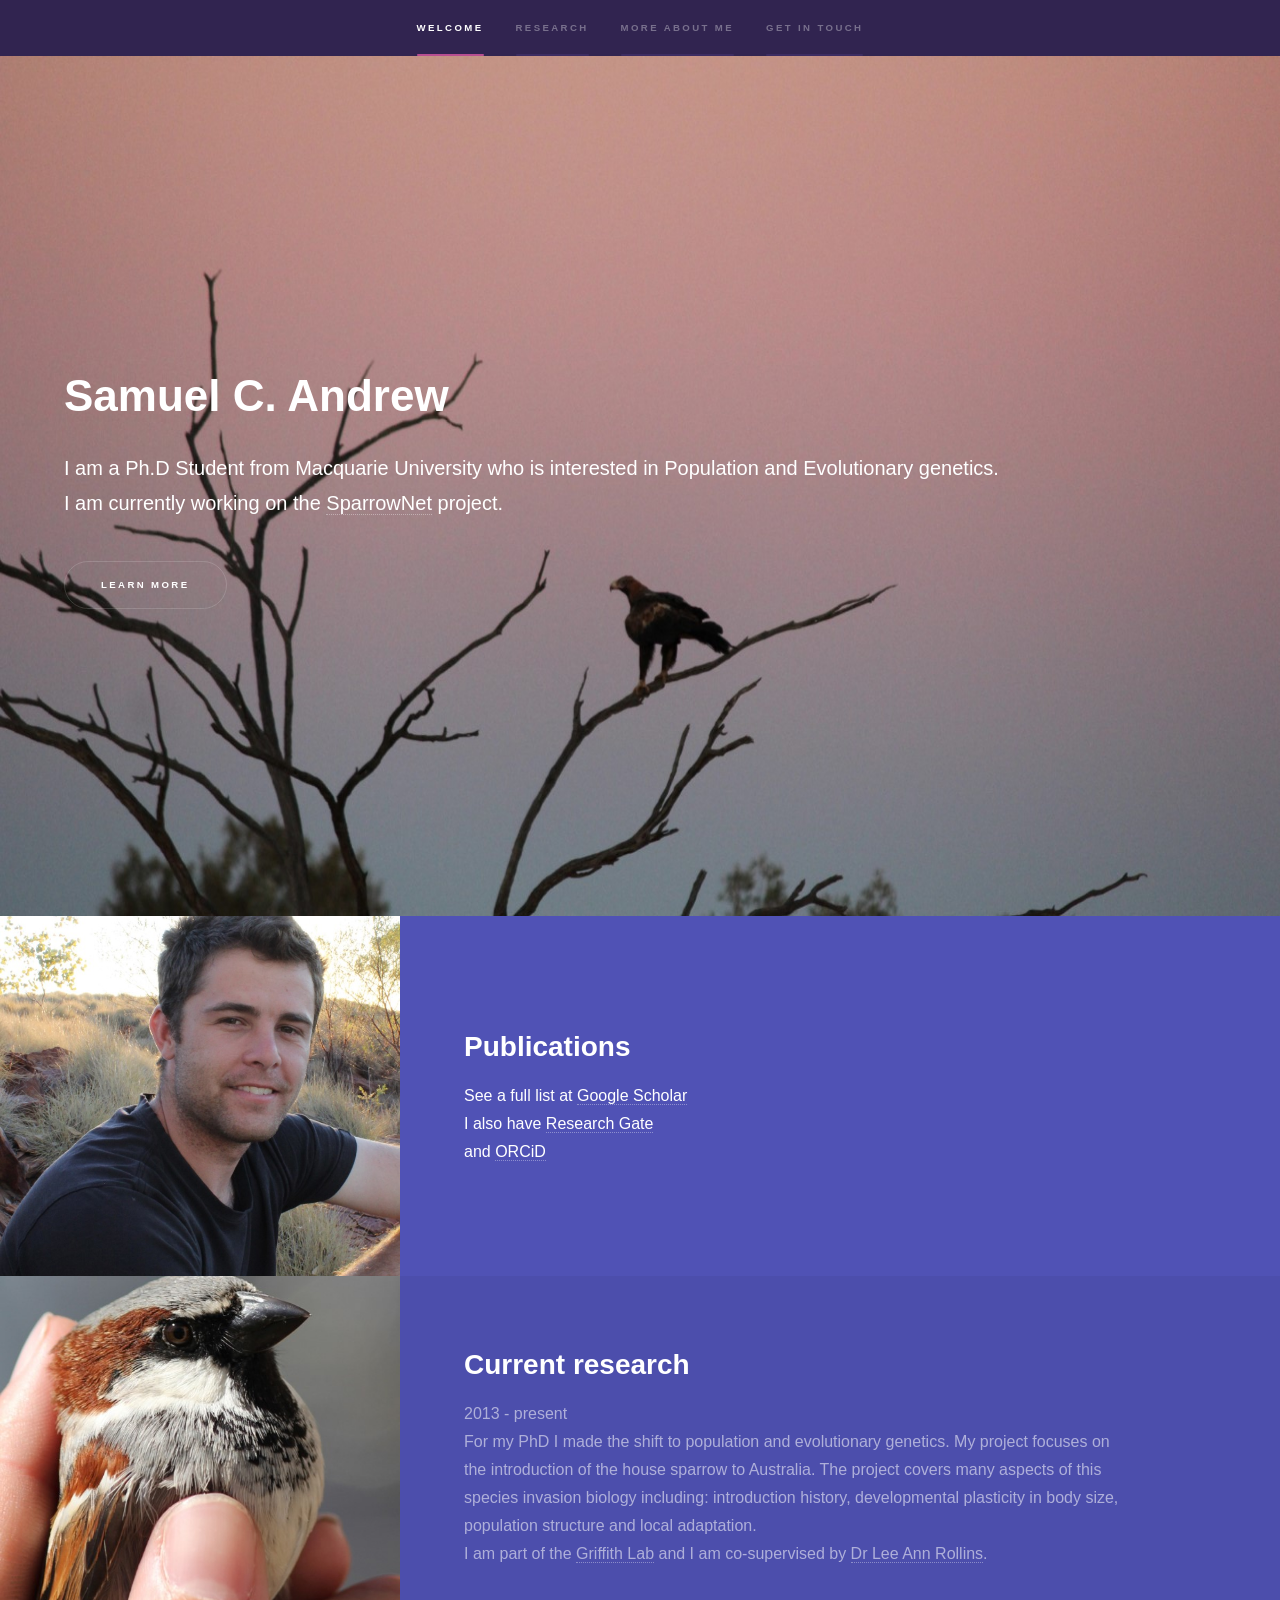
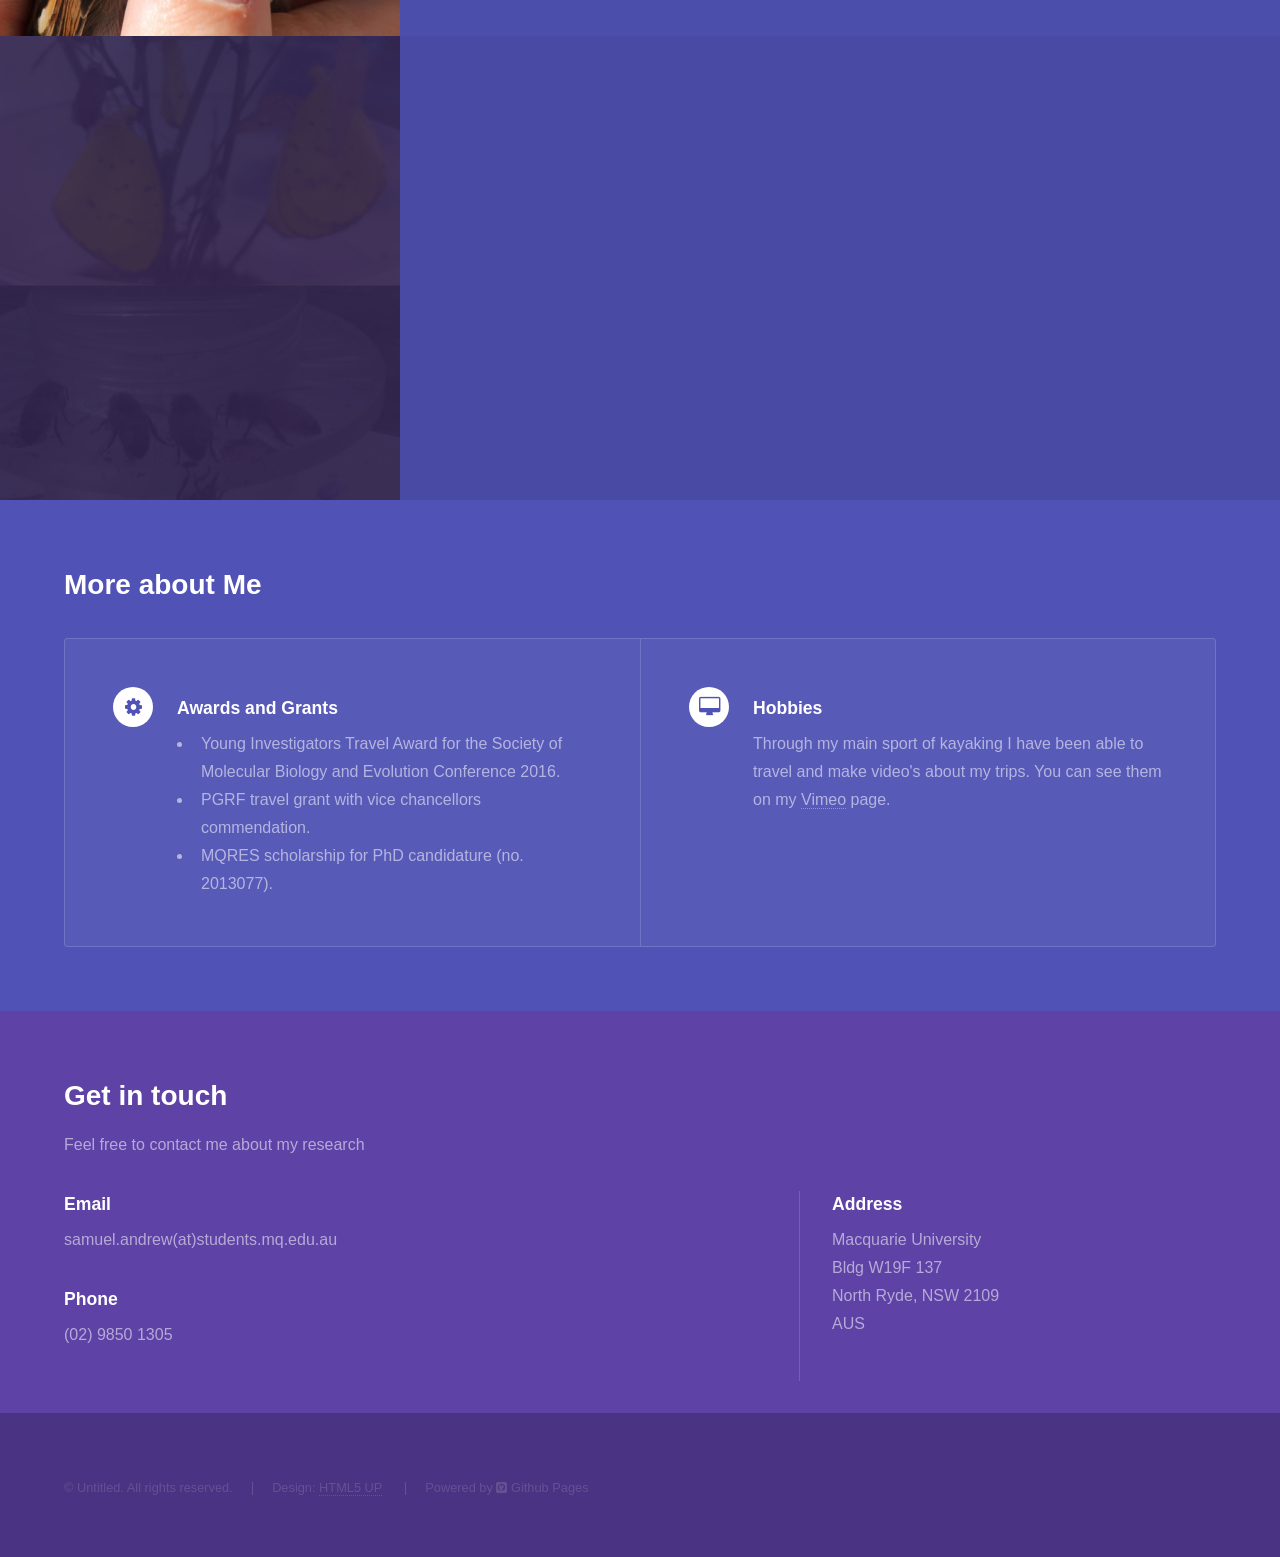
==== index2.html @ 6ba9e422 "fix pull request problem" ====
<!DOCTYPE HTML>
<!--
	Hyperspace by HTML5 UP
	html5up.net | @n33co
	Free for personal and commercial use under the CCA 3.0 license (html5up.net/license)
-->
<html>
	<head>
		<title>Samuel C. Andrew Homepage</title>
		<meta charset="utf-8" />
		<meta name="viewport" content="width=device-width, initial-scale=1" />
		<!--[if lte IE 8]><script src="assets/js/ie/html5shiv.js"></script><![endif]-->
		<link rel="stylesheet" href="assets/css/main.css" />
		<!--[if lte IE 9]><link rel="stylesheet" href="assets/css/ie9.css" /><![endif]-->
		<!--[if lte IE 8]><link rel="stylesheet" href="assets/css/ie8.css" /><![endif]-->
	</head>
	<body>

		<!-- Sidebar -->
			<section id="sidebar">
				<div class="inner">
					<nav>
						<ul>
							<li><a href="#intro">Welcome</a></li>
							<li><a href="#one">Research</a></li>
							<li><a href="#two">More about me</a></li>
							<li><a href="#three">Get in touch</a></li>
						</ul>
					</nav>
				</div>
			</section>

		<!-- Wrapper -->
			<div id="wrapper">

				<!-- Intro -->
					<section id="intro" class="wrapper style1 fullscreen fade-up">
						<div class="inner">
							<h1>Samuel C. Andrew</h1>
							<p>I am a Ph.D Student from Macquarie University who is interested in Population and Evolutionary genetics.</a><br />
							I am currently working on the  <a href="https://research.science.mq.edu.au/sparrownet/">SparrowNet</a> project.</p> 
							<ul class="actions">
								<li><a href="#one" class="button scrolly">Learn more</a></li>
							</ul>
						</div>
					</section>

				<!-- One -->
					<section id="one" class="wrapper style2 spotlights">
						<section>
							<div class="image"><img src="images/pic01.jpg" alt="" data-position="center center" /></div>
							<div class="content">
								<div class="inner">
									<h2>Publications</h2>
									<p style=color:white;> See a full list at <a href="https://scholar.google.com.au/citations?user=wI5Qr2sAAAAJ&hl=en">Google Scholar</a><br />
									I also have <a href="https://www.researchgate.net/profile/Samuel_Andrew">Research Gate</a><br />
									and <a href="http://orcid.org/0000-0003-4589-2746">ORCiD</a><br /></p>
									
								</div>
							</div>
						</section>
						<section>
							<div class="image"><img src="images/pic02.jpg" alt="" data-position="center center" /></div>
							<div class="content">
								<div class="inner">
									<h2>Current research</h2>
									<p>2013 - present<br />
									 For my PhD I made the shift to population and evolutionary genetics. My project focuses on the introduction of the house sparrow to Australia.
									 The project covers many aspects of this species invasion biology including: introduction history, developmental plasticity in body size, population structure and local adaptation.<br />
									 I am part of the <a href="https://griffithecology.com/">Griffith Lab</a> and I am co-supervised by <a href="http://www.deakin.edu.au/profiles/lee-rollins">Dr Lee Ann Rollins</a>. </p>
									
								</div>
							</div>
						</section>
						<section>
							<div class="image"><img src="images/pic03.jpg" alt="" data-position="center center" /></div>
							<div class="content">
								<div class="inner">
									<h2>Past research</h2>
									<p>In 2012 I completed my honours thesis with Dr Darrell Kemp at Macquarie University. My project was on the heritability and plasticity of the cold tolerance trait in a broadly distributed Australian butterfly (<i>Eurema smilax</i>).</p>
									<p> During my Bachelor Degree at Macquarie University I volunteered to work in the Neuroetholgy lab of Dr Andrew Barron. I worked on an experiment relating to discriminative learning and the peak shift learning bias using the honey bee as a model. This project led to my first publication.</P>
									<ul class="actions">
										<li><a href="#two" class="button scrolly">Learn more</a></li>
									</ul>
								</div>
							</div>
						</section>
					</section>

				<!-- Two -->
					<section id="two" class="wrapper style2 fade-up">
						<div class="inner">
							<h2>More about Me</h2>
							<p></p>
							<div class="features">
								<section>
									<span class="icon major fa-cog"></span>
									<h3>Awards and Grants</h3>
									<ul>
										<li>Young Investigators Travel Award for the Society of Molecular Biology and Evolution Conference 2016.</li>
										<li>PGRF travel grant with vice chancellors commendation.</li>
										<li>MQRES scholarship for PhD candidature (no. 2013077).</li>
									</ul>
								</section>
								<section>
									<span class="icon major fa-desktop"></span>
									<h3>Hobbies</h3>
									<p> Through my main sport of kayaking I have been able to travel and make video's about my trips. You can see them on my <a href="https://vimeo.com/user37399952">Vimeo</a> page. </p>
								</section>
							</div>
							
						</div>
					</section>

				<!-- Three -->
					<section id="three" class="wrapper style1 fade-up">
						<div class="inner">
							<h2>Get in touch</h2>
							<p>Feel free to contact me about my research</p>
							<div class="split style1">
								<section>
									<ul class="contact">
										<li>
											<h3>Email</h3>
											<p>samuel.andrew(at)students.mq.edu.au</p>
										</li>
										<li>
											<h3>Phone</h3>
											<span>(02) 9850 1305</span>
										</li>
									</ul>
								</section>
								<section>
									<ul class="contact">
										<li>
											<h3>Address</h3>
											<span> Macquarie University <br />
											Bldg W19F 137 <br />
											North Ryde, NSW 2109 <br />
											AUS</span>
										</li>
									</ul>
								</section>
							</div>
						</div>
					</section>

			</div>

		<!-- Footer -->
			<footer id="footer" class="wrapper style1-alt">
				<div class="inner">
					<ul class="menu">
						<li>&copy; Untitled. All rights reserved.</li><li>Design: <a href="http://html5up.net">HTML5 UP</a></li>
						<li>Powered by <a class="icon fa-github-square" target="_blank" href="https://github.com/SamCAndrew/SCAWebpage/"> Github Pages</a></li>
					</ul>
				</div>
			</footer>

		<!-- Scripts -->
			<script src="assets/js/jquery.min.js"></script>
			<script src="assets/js/jquery.scrollex.min.js"></script>
			<script src="assets/js/jquery.scrolly.min.js"></script>
			<script src="assets/js/skel.min.js"></script>
			<script src="assets/js/util.js"></script>
			<!--[if lte IE 8]><script src="assets/js/ie/respond.min.js"></script><![endif]-->
			<script src="assets/js/main.js"></script>

	</body>
</html>
---- assets/css/main.css ----
@import url(font-awesome.min.css);

/*
	Hyperspace by HTML5 UP
	html5up.net | @n33co
	Free for personal and commercial use under the CCA 3.0 license (html5up.net/license)
*/

/* Reset */

	html, body, div, span, applet, object, iframe, h1, h2, h3, h4, h5, h6, p, blockquote, pre, a, abbr, acronym, address, big, cite, code, del, dfn, em, img, ins, kbd, q, s, samp, small, strike, strong, sub, sup, tt, var, b, u, i, center, dl, dt, dd, ol, ul, li, fieldset, form, label, legend, table, caption, tbody, tfoot, thead, tr, th, td, article, aside, canvas, details, embed, figure, figcaption, footer, header, hgroup, menu, nav, output, ruby, section, summary, time, mark, audio, video {
		margin: 0;
		padding: 0;
		border: 0;
		font-size: 100%;
		font: inherit;
		vertical-align: baseline;
	}

	article, aside, details, figcaption, figure, footer, header, hgroup, menu, nav, section {
		display: block;
	}

	body {
		line-height: 1;
	}

	ol, ul {
		list-style: none;
	}

	blockquote, q {
		quotes: none;
	}

	blockquote:before, blockquote:after, q:before, q:after {
		content: '';
		content: none;
	}

	table {
		border-collapse: collapse;
		border-spacing: 0;
	}

	body {
		-webkit-text-size-adjust: none;
	}

/* Box Model */

	*, *:before, *:after {
		-moz-box-sizing: border-box;
		-webkit-box-sizing: border-box;
		box-sizing: border-box;
	}

/* Grid */

	.row {
		border-bottom: solid 1px transparent;
		-moz-box-sizing: border-box;
		-webkit-box-sizing: border-box;
		box-sizing: border-box;
	}

	.row > * {
		float: left;
		-moz-box-sizing: border-box;
		-webkit-box-sizing: border-box;
		box-sizing: border-box;
	}

	.row:after, .row:before {
		content: '';
		display: block;
		clear: both;
		height: 0;
	}

	.row.uniform > * > :first-child {
		margin-top: 0;
	}

	.row.uniform > * > :last-child {
		margin-bottom: 0;
	}

	.row.\30 \25 > * {
		padding: 0 0 0 0em;
	}

	.row.\30 \25 {
		margin: 0 0 -1px 0em;
	}

	.row.uniform.\30 \25 > * {
		padding: 0em 0 0 0em;
	}

	.row.uniform.\30 \25 {
		margin: 0em 0 -1px 0em;
	}

	.row > * {
		padding: 0 0 0 1.5em;
	}

	.row {
		margin: 0 0 -1px -1.5em;
	}

	.row.uniform > * {
		padding: 1.5em 0 0 1.5em;
	}

	.row.uniform {
		margin: -1.5em 0 -1px -1.5em;
	}

	.row.\32 00\25 > * {
		padding: 0 0 0 3em;
	}

	.row.\32 00\25 {
		margin: 0 0 -1px -3em;
	}

	.row.uniform.\32 00\25 > * {
		padding: 3em 0 0 3em;
	}

	.row.uniform.\32 00\25 {
		margin: -3em 0 -1px -3em;
	}

	.row.\31 50\25 > * {
		padding: 0 0 0 2.25em;
	}

	.row.\31 50\25 {
		margin: 0 0 -1px -2.25em;
	}

	.row.uniform.\31 50\25 > * {
		padding: 2.25em 0 0 2.25em;
	}

	.row.uniform.\31 50\25 {
		margin: -2.25em 0 -1px -2.25em;
	}

	.row.\35 0\25 > * {
		padding: 0 0 0 0.75em;
	}

	.row.\35 0\25 {
		margin: 0 0 -1px -0.75em;
	}

	.row.uniform.\35 0\25 > * {
		padding: 0.75em 0 0 0.75em;
	}

	.row.uniform.\35 0\25 {
		margin: -0.75em 0 -1px -0.75em;
	}

	.row.\32 5\25 > * {
		padding: 0 0 0 0.375em;
	}

	.row.\32 5\25 {
		margin: 0 0 -1px -0.375em;
	}

	.row.uniform.\32 5\25 > * {
		padding: 0.375em 0 0 0.375em;
	}

	.row.uniform.\32 5\25 {
		margin: -0.375em 0 -1px -0.375em;
	}

	.\31 2u, .\31 2u\24 {
		width: 100%;
		clear: none;
		margin-left: 0;
	}

	.\31 1u, .\31 1u\24 {
		width: 91.6666666667%;
		clear: none;
		margin-left: 0;
	}

	.\31 0u, .\31 0u\24 {
		width: 83.3333333333%;
		clear: none;
		margin-left: 0;
	}

	.\39 u, .\39 u\24 {
		width: 75%;
		clear: none;
		margin-left: 0;
	}

	.\38 u, .\38 u\24 {
		width: 66.6666666667%;
		clear: none;
		margin-left: 0;
	}

	.\37 u, .\37 u\24 {
		width: 58.3333333333%;
		clear: none;
		margin-left: 0;
	}

	.\36 u, .\36 u\24 {
		width: 50%;
		clear: none;
		margin-left: 0;
	}

	.\35 u, .\35 u\24 {
		width: 41.6666666667%;
		clear: none;
		margin-left: 0;
	}

	.\34 u, .\34 u\24 {
		width: 33.3333333333%;
		clear: none;
		margin-left: 0;
	}

	.\33 u, .\33 u\24 {
		width: 25%;
		clear: none;
		margin-left: 0;
	}

	.\32 u, .\32 u\24 {
		width: 16.6666666667%;
		clear: none;
		margin-left: 0;
	}

	.\31 u, .\31 u\24 {
		width: 8.3333333333%;
		clear: none;
		margin-left: 0;
	}

	.\31 2u\24 + *,
	.\31 1u\24 + *,
	.\31 0u\24 + *,
	.\39 u\24 + *,
	.\38 u\24 + *,
	.\37 u\24 + *,
	.\36 u\24 + *,
	.\35 u\24 + *,
	.\34 u\24 + *,
	.\33 u\24 + *,
	.\32 u\24 + *,
	.\31 u\24 + * {
		clear: left;
	}

	.\-11u {
		margin-left: 91.66667%;
	}

	.\-10u {
		margin-left: 83.33333%;
	}

	.\-9u {
		margin-left: 75%;
	}

	.\-8u {
		margin-left: 66.66667%;
	}

	.\-7u {
		margin-left: 58.33333%;
	}

	.\-6u {
		margin-left: 50%;
	}

	.\-5u {
		margin-left: 41.66667%;
	}

	.\-4u {
		margin-left: 33.33333%;
	}

	.\-3u {
		margin-left: 25%;
	}

	.\-2u {
		margin-left: 16.66667%;
	}

	.\-1u {
		margin-left: 8.33333%;
	}

	@media screen and (max-width: 1680px) {

		.row > * {
			padding: 0 0 0 1.5em;
		}

		.row {
			margin: 0 0 -1px -1.5em;
		}

		.row.uniform > * {
			padding: 1.5em 0 0 1.5em;
		}

		.row.uniform {
			margin: -1.5em 0 -1px -1.5em;
		}

		.row.\32 00\25 > * {
			padding: 0 0 0 3em;
		}

		.row.\32 00\25 {
			margin: 0 0 -1px -3em;
		}

		.row.uniform.\32 00\25 > * {
			padding: 3em 0 0 3em;
		}

		.row.uniform.\32 00\25 {
			margin: -3em 0 -1px -3em;
		}

		.row.\31 50\25 > * {
			padding: 0 0 0 2.25em;
		}

		.row.\31 50\25 {
			margin: 0 0 -1px -2.25em;
		}

		.row.uniform.\31 50\25 > * {
			padding: 2.25em 0 0 2.25em;
		}

		.row.uniform.\31 50\25 {
			margin: -2.25em 0 -1px -2.25em;
		}

		.row.\35 0\25 > * {
			padding: 0 0 0 0.75em;
		}

		.row.\35 0\25 {
			margin: 0 0 -1px -0.75em;
		}

		.row.uniform.\35 0\25 > * {
			padding: 0.75em 0 0 0.75em;
		}

		.row.uniform.\35 0\25 {
			margin: -0.75em 0 -1px -0.75em;
		}

		.row.\32 5\25 > * {
			padding: 0 0 0 0.375em;
		}

		.row.\32 5\25 {
			margin: 0 0 -1px -0.375em;
		}

		.row.uniform.\32 5\25 > * {
			padding: 0.375em 0 0 0.375em;
		}

		.row.uniform.\32 5\25 {
			margin: -0.375em 0 -1px -0.375em;
		}

		.\31 2u\28xlarge\29, .\31 2u\24\28xlarge\29 {
			width: 100%;
			clear: none;
			margin-left: 0;
		}

		.\31 1u\28xlarge\29, .\31 1u\24\28xlarge\29 {
			width: 91.6666666667%;
			clear: none;
			margin-left: 0;
		}

		.\31 0u\28xlarge\29, .\31 0u\24\28xlarge\29 {
			width: 83.3333333333%;
			clear: none;
			margin-left: 0;
		}

		.\39 u\28xlarge\29, .\39 u\24\28xlarge\29 {
			width: 75%;
			clear: none;
			margin-left: 0;
		}

		.\38 u\28xlarge\29, .\38 u\24\28xlarge\29 {
			width: 66.6666666667%;
			clear: none;
			margin-left: 0;
		}

		.\37 u\28xlarge\29, .\37 u\24\28xlarge\29 {
			width: 58.3333333333%;
			clear: none;
			margin-left: 0;
		}

		.\36 u\28xlarge\29, .\36 u\24\28xlarge\29 {
			width: 50%;
			clear: none;
			margin-left: 0;
		}

		.\35 u\28xlarge\29, .\35 u\24\28xlarge\29 {
			width: 41.6666666667%;
			clear: none;
			margin-left: 0;
		}

		.\34 u\28xlarge\29, .\34 u\24\28xlarge\29 {
			width: 33.3333333333%;
			clear: none;
			margin-left: 0;
		}

		.\33 u\28xlarge\29, .\33 u\24\28xlarge\29 {
			width: 25%;
			clear: none;
			margin-left: 0;
		}

		.\32 u\28xlarge\29, .\32 u\24\28xlarge\29 {
			width: 16.6666666667%;
			clear: none;
			margin-left: 0;
		}

		.\31 u\28xlarge\29, .\31 u\24\28xlarge\29 {
			width: 8.3333333333%;
			clear: none;
			margin-left: 0;
		}

		.\31 2u\24\28xlarge\29 + *,
		.\31 1u\24\28xlarge\29 + *,
		.\31 0u\24\28xlarge\29 + *,
		.\39 u\24\28xlarge\29 + *,
		.\38 u\24\28xlarge\29 + *,
		.\37 u\24\28xlarge\29 + *,
		.\36 u\24\28xlarge\29 + *,
		.\35 u\24\28xlarge\29 + *,
		.\34 u\24\28xlarge\29 + *,
		.\33 u\24\28xlarge\29 + *,
		.\32 u\24\28xlarge\29 + *,
		.\31 u\24\28xlarge\29 + * {
			clear: left;
		}

		.\-11u\28xlarge\29 {
			margin-left: 91.66667%;
		}

		.\-10u\28xlarge\29 {
			margin-left: 83.33333%;
		}

		.\-9u\28xlarge\29 {
			margin-left: 75%;
		}

		.\-8u\28xlarge\29 {
			margin-left: 66.66667%;
		}

		.\-7u\28xlarge\29 {
			margin-left: 58.33333%;
		}

		.\-6u\28xlarge\29 {
			margin-left: 50%;
		}

		.\-5u\28xlarge\29 {
			margin-left: 41.66667%;
		}

		.\-4u\28xlarge\29 {
			margin-left: 33.33333%;
		}

		.\-3u\28xlarge\29 {
			margin-left: 25%;
		}

		.\-2u\28xlarge\29 {
			margin-left: 16.66667%;
		}

		.\-1u\28xlarge\29 {
			margin-left: 8.33333%;
		}

	}

	@media screen and (max-width: 1280px) {

		.row > * {
			padding: 0 0 0 1.5em;
		}

		.row {
			margin: 0 0 -1px -1.5em;
		}

		.row.uniform > * {
			padding: 1.5em 0 0 1.5em;
		}

		.row.uniform {
			margin: -1.5em 0 -1px -1.5em;
		}

		.row.\32 00\25 > * {
			padding: 0 0 0 3em;
		}

		.row.\32 00\25 {
			margin: 0 0 -1px -3em;
		}

		.row.uniform.\32 00\25 > * {
			padding: 3em 0 0 3em;
		}

		.row.uniform.\32 00\25 {
			margin: -3em 0 -1px -3em;
		}

		.row.\31 50\25 > * {
			padding: 0 0 0 2.25em;
		}

		.row.\31 50\25 {
			margin: 0 0 -1px -2.25em;
		}

		.row.uniform.\31 50\25 > * {
			padding: 2.25em 0 0 2.25em;
		}

		.row.uniform.\31 50\25 {
			margin: -2.25em 0 -1px -2.25em;
		}

		.row.\35 0\25 > * {
			padding: 0 0 0 0.75em;
		}

		.row.\35 0\25 {
			margin: 0 0 -1px -0.75em;
		}

		.row.uniform.\35 0\25 > * {
			padding: 0.75em 0 0 0.75em;
		}

		.row.uniform.\35 0\25 {
			margin: -0.75em 0 -1px -0.75em;
		}

		.row.\32 5\25 > * {
			padding: 0 0 0 0.375em;
		}

		.row.\32 5\25 {
			margin: 0 0 -1px -0.375em;
		}

		.row.uniform.\32 5\25 > * {
			padding: 0.375em 0 0 0.375em;
		}

		.row.uniform.\32 5\25 {
			margin: -0.375em 0 -1px -0.375em;
		}

		.\31 2u\28large\29, .\31 2u\24\28large\29 {
			width: 100%;
			clear: none;
			margin-left: 0;
		}

		.\31 1u\28large\29, .\31 1u\24\28large\29 {
			width: 91.6666666667%;
			clear: none;
			margin-left: 0;
		}

		.\31 0u\28large\29, .\31 0u\24\28large\29 {
			width: 83.3333333333%;
			clear: none;
			margin-left: 0;
		}

		.\39 u\28large\29, .\39 u\24\28large\29 {
			width: 75%;
			clear: none;
			margin-left: 0;
		}

		.\38 u\28large\29, .\38 u\24\28large\29 {
			width: 66.6666666667%;
			clear: none;
			margin-left: 0;
		}

		.\37 u\28large\29, .\37 u\24\28large\29 {
			width: 58.3333333333%;
			clear: none;
			margin-left: 0;
		}

		.\36 u\28large\29, .\36 u\24\28large\29 {
			width: 50%;
			clear: none;
			margin-left: 0;
		}

		.\35 u\28large\29, .\35 u\24\28large\29 {
			width: 41.6666666667%;
			clear: none;
			margin-left: 0;
		}

		.\34 u\28large\29, .\34 u\24\28large\29 {
			width: 33.3333333333%;
			clear: none;
			margin-left: 0;
		}

		.\33 u\28large\29, .\33 u\24\28large\29 {
			width: 25%;
			clear: none;
			margin-left: 0;
		}

		.\32 u\28large\29, .\32 u\24\28large\29 {
			width: 16.6666666667%;
			clear: none;
			margin-left: 0;
		}

		.\31 u\28large\29, .\31 u\24\28large\29 {
			width: 8.3333333333%;
			clear: none;
			margin-left: 0;
		}

		.\31 2u\24\28large\29 + *,
		.\31 1u\24\28large\29 + *,
		.\31 0u\24\28large\29 + *,
		.\39 u\24\28large\29 + *,
		.\38 u\24\28large\29 + *,
		.\37 u\24\28large\29 + *,
		.\36 u\24\28large\29 + *,
		.\35 u\24\28large\29 + *,
		.\34 u\24\28large\29 + *,
		.\33 u\24\28large\29 + *,
		.\32 u\24\28large\29 + *,
		.\31 u\24\28large\29 + * {
			clear: left;
		}

		.\-11u\28large\29 {
			margin-left: 91.66667%;
		}

		.\-10u\28large\29 {
			margin-left: 83.33333%;
		}

		.\-9u\28large\29 {
			margin-left: 75%;
		}

		.\-8u\28large\29 {
			margin-left: 66.66667%;
		}

		.\-7u\28large\29 {
			margin-left: 58.33333%;
		}

		.\-6u\28large\29 {
			margin-left: 50%;
		}

		.\-5u\28large\29 {
			margin-left: 41.66667%;
		}

		.\-4u\28large\29 {
			margin-left: 33.33333%;
		}

		.\-3u\28large\29 {
			margin-left: 25%;
		}

		.\-2u\28large\29 {
			margin-left: 16.66667%;
		}

		.\-1u\28large\29 {
			margin-left: 8.33333%;
		}

	}

	@media screen and (max-width: 980px) {

		.row > * {
			padding: 0 0 0 1.5em;
		}

		.row {
			margin: 0 0 -1px -1.5em;
		}

		.row.uniform > * {
			padding: 1.5em 0 0 1.5em;
		}

		.row.uniform {
			margin: -1.5em 0 -1px -1.5em;
		}

		.row.\32 00\25 > * {
			padding: 0 0 0 3em;
		}

		.row.\32 00\25 {
			margin: 0 0 -1px -3em;
		}

		.row.uniform.\32 00\25 > * {
			padding: 3em 0 0 3em;
		}

		.row.uniform.\32 00\25 {
			margin: -3em 0 -1px -3em;
		}

		.row.\31 50\25 > * {
			padding: 0 0 0 2.25em;
		}

		.row.\31 50\25 {
			margin: 0 0 -1px -2.25em;
		}

		.row.uniform.\31 50\25 > * {
			padding: 2.25em 0 0 2.25em;
		}

		.row.uniform.\31 50\25 {
			margin: -2.25em 0 -1px -2.25em;
		}

		.row.\35 0\25 > * {
			padding: 0 0 0 0.75em;
		}

		.row.\35 0\25 {
			margin: 0 0 -1px -0.75em;
		}

		.row.uniform.\35 0\25 > * {
			padding: 0.75em 0 0 0.75em;
		}

		.row.uniform.\35 0\25 {
			margin: -0.75em 0 -1px -0.75em;
		}

		.row.\32 5\25 > * {
			padding: 0 0 0 0.375em;
		}

		.row.\32 5\25 {
			margin: 0 0 -1px -0.375em;
		}

		.row.uniform.\32 5\25 > * {
			padding: 0.375em 0 0 0.375em;
		}

		.row.uniform.\32 5\25 {
			margin: -0.375em 0 -1px -0.375em;
		}

		.\31 2u\28medium\29, .\31 2u\24\28medium\29 {
			width: 100%;
			clear: none;
			margin-left: 0;
		}

		.\31 1u\28medium\29, .\31 1u\24\28medium\29 {
			width: 91.6666666667%;
			clear: none;
			margin-left: 0;
		}

		.\31 0u\28medium\29, .\31 0u\24\28medium\29 {
			width: 83.3333333333%;
			clear: none;
			margin-left: 0;
		}

		.\39 u\28medium\29, .\39 u\24\28medium\29 {
			width: 75%;
			clear: none;
			margin-left: 0;
		}

		.\38 u\28medium\29, .\38 u\24\28medium\29 {
			width: 66.6666666667%;
			clear: none;
			margin-left: 0;
		}

		.\37 u\28medium\29, .\37 u\24\28medium\29 {
			width: 58.3333333333%;
			clear: none;
			margin-left: 0;
		}

		.\36 u\28medium\29, .\36 u\24\28medium\29 {
			width: 50%;
			clear: none;
			margin-left: 0;
		}

		.\35 u\28medium\29, .\35 u\24\28medium\29 {
			width: 41.6666666667%;
			clear: none;
			margin-left: 0;
		}

		.\34 u\28medium\29, .\34 u\24\28medium\29 {
			width: 33.3333333333%;
			clear: none;
			margin-left: 0;
		}

		.\33 u\28medium\29, .\33 u\24\28medium\29 {
			width: 25%;
			clear: none;
			margin-left: 0;
		}

		.\32 u\28medium\29, .\32 u\24\28medium\29 {
			width: 16.6666666667%;
			clear: none;
			margin-left: 0;
		}

		.\31 u\28medium\29, .\31 u\24\28medium\29 {
			width: 8.3333333333%;
			clear: none;
			margin-left: 0;
		}

		.\31 2u\24\28medium\29 + *,
		.\31 1u\24\28medium\29 + *,
		.\31 0u\24\28medium\29 + *,
		.\39 u\24\28medium\29 + *,
		.\38 u\24\28medium\29 + *,
		.\37 u\24\28medium\29 + *,
		.\36 u\24\28medium\29 + *,
		.\35 u\24\28medium\29 + *,
		.\34 u\24\28medium\29 + *,
		.\33 u\24\28medium\29 + *,
		.\32 u\24\28medium\29 + *,
		.\31 u\24\28medium\29 + * {
			clear: left;
		}

		.\-11u\28medium\29 {
			margin-left: 91.66667%;
		}

		.\-10u\28medium\29 {
			margin-left: 83.33333%;
		}

		.\-9u\28medium\29 {
			margin-left: 75%;
		}

		.\-8u\28medium\29 {
			margin-left: 66.66667%;
		}

		.\-7u\28medium\29 {
			margin-left: 58.33333%;
		}

		.\-6u\28medium\29 {
			margin-left: 50%;
		}

		.\-5u\28medium\29 {
			margin-left: 41.66667%;
		}

		.\-4u\28medium\29 {
			margin-left: 33.33333%;
		}

		.\-3u\28medium\29 {
			margin-left: 25%;
		}

		.\-2u\28medium\29 {
			margin-left: 16.66667%;
		}

		.\-1u\28medium\29 {
			margin-left: 8.33333%;
		}

	}

	@media screen and (max-width: 736px) {

		.row > * {
			padding: 0 0 0 1.5em;
		}

		.row {
			margin: 0 0 -1px -1.5em;
		}

		.row.uniform > * {
			padding: 1.5em 0 0 1.5em;
		}

		.row.uniform {
			margin: -1.5em 0 -1px -1.5em;
		}

		.row.\32 00\25 > * {
			padding: 0 0 0 3em;
		}

		.row.\32 00\25 {
			margin: 0 0 -1px -3em;
		}

		.row.uniform.\32 00\25 > * {
			padding: 3em 0 0 3em;
		}

		.row.uniform.\32 00\25 {
			margin: -3em 0 -1px -3em;
		}

		.row.\31 50\25 > * {
			padding: 0 0 0 2.25em;
		}

		.row.\31 50\25 {
			margin: 0 0 -1px -2.25em;
		}

		.row.uniform.\31 50\25 > * {
			padding: 2.25em 0 0 2.25em;
		}

		.row.uniform.\31 50\25 {
			margin: -2.25em 0 -1px -2.25em;
		}

		.row.\35 0\25 > * {
			padding: 0 0 0 0.75em;
		}

		.row.\35 0\25 {
			margin: 0 0 -1px -0.75em;
		}

		.row.uniform.\35 0\25 > * {
			padding: 0.75em 0 0 0.75em;
		}

		.row.uniform.\35 0\25 {
			margin: -0.75em 0 -1px -0.75em;
		}

		.row.\32 5\25 > * {
			padding: 0 0 0 0.375em;
		}

		.row.\32 5\25 {
			margin: 0 0 -1px -0.375em;
		}

		.row.uniform.\32 5\25 > * {
			padding: 0.375em 0 0 0.375em;
		}

		.row.uniform.\32 5\25 {
			margin: -0.375em 0 -1px -0.375em;
		}

		.\31 2u\28small\29, .\31 2u\24\28small\29 {
			width: 100%;
			clear: none;
			margin-left: 0;
		}

		.\31 1u\28small\29, .\31 1u\24\28small\29 {
			width: 91.6666666667%;
			clear: none;
			margin-left: 0;
		}

		.\31 0u\28small\29, .\31 0u\24\28small\29 {
			width: 83.3333333333%;
			clear: none;
			margin-left: 0;
		}

		.\39 u\28small\29, .\39 u\24\28small\29 {
			width: 75%;
			clear: none;
			margin-left: 0;
		}

		.\38 u\28small\29, .\38 u\24\28small\29 {
			width: 66.6666666667%;
			clear: none;
			margin-left: 0;
		}

		.\37 u\28small\29, .\37 u\24\28small\29 {
			width: 58.3333333333%;
			clear: none;
			margin-left: 0;
		}

		.\36 u\28small\29, .\36 u\24\28small\29 {
			width: 50%;
			clear: none;
			margin-left: 0;
		}

		.\35 u\28small\29, .\35 u\24\28small\29 {
			width: 41.6666666667%;
			clear: none;
			margin-left: 0;
		}

		.\34 u\28small\29, .\34 u\24\28small\29 {
			width: 33.3333333333%;
			clear: none;
			margin-left: 0;
		}

		.\33 u\28small\29, .\33 u\24\28small\29 {
			width: 25%;
			clear: none;
			margin-left: 0;
		}

		.\32 u\28small\29, .\32 u\24\28small\29 {
			width: 16.6666666667%;
			clear: none;
			margin-left: 0;
		}

		.\31 u\28small\29, .\31 u\24\28small\29 {
			width: 8.3333333333%;
			clear: none;
			margin-left: 0;
		}

		.\31 2u\24\28small\29 + *,
		.\31 1u\24\28small\29 + *,
		.\31 0u\24\28small\29 + *,
		.\39 u\24\28small\29 + *,
		.\38 u\24\28small\29 + *,
		.\37 u\24\28small\29 + *,
		.\36 u\24\28small\29 + *,
		.\35 u\24\28small\29 + *,
		.\34 u\24\28small\29 + *,
		.\33 u\24\28small\29 + *,
		.\32 u\24\28small\29 + *,
		.\31 u\24\28small\29 + * {
			clear: left;
		}

		.\-11u\28small\29 {
			margin-left: 91.66667%;
		}

		.\-10u\28small\29 {
			margin-left: 83.33333%;
		}

		.\-9u\28small\29 {
			margin-left: 75%;
		}

		.\-8u\28small\29 {
			margin-left: 66.66667%;
		}

		.\-7u\28small\29 {
			margin-left: 58.33333%;
		}

		.\-6u\28small\29 {
			margin-left: 50%;
		}

		.\-5u\28small\29 {
			margin-left: 41.66667%;
		}

		.\-4u\28small\29 {
			margin-left: 33.33333%;
		}

		.\-3u\28small\29 {
			margin-left: 25%;
		}

		.\-2u\28small\29 {
			margin-left: 16.66667%;
		}

		.\-1u\28small\29 {
			margin-left: 8.33333%;
		}

	}

	@media screen and (max-width: 480px) {

		.row > * {
			padding: 0 0 0 1.5em;
		}

		.row {
			margin: 0 0 -1px -1.5em;
		}

		.row.uniform > * {
			padding: 1.5em 0 0 1.5em;
		}

		.row.uniform {
			margin: -1.5em 0 -1px -1.5em;
		}

		.row.\32 00\25 > * {
			padding: 0 0 0 3em;
		}

		.row.\32 00\25 {
			margin: 0 0 -1px -3em;
		}

		.row.uniform.\32 00\25 > * {
			padding: 3em 0 0 3em;
		}

		.row.uniform.\32 00\25 {
			margin: -3em 0 -1px -3em;
		}

		.row.\31 50\25 > * {
			padding: 0 0 0 2.25em;
		}

		.row.\31 50\25 {
			margin: 0 0 -1px -2.25em;
		}

		.row.uniform.\31 50\25 > * {
			padding: 2.25em 0 0 2.25em;
		}

		.row.uniform.\31 50\25 {
			margin: -2.25em 0 -1px -2.25em;
		}

		.row.\35 0\25 > * {
			padding: 0 0 0 0.75em;
		}

		.row.\35 0\25 {
			margin: 0 0 -1px -0.75em;
		}

		.row.uniform.\35 0\25 > * {
			padding: 0.75em 0 0 0.75em;
		}

		.row.uniform.\35 0\25 {
			margin: -0.75em 0 -1px -0.75em;
		}

		.row.\32 5\25 > * {
			padding: 0 0 0 0.375em;
		}

		.row.\32 5\25 {
			margin: 0 0 -1px -0.375em;
		}

		.row.uniform.\32 5\25 > * {
			padding: 0.375em 0 0 0.375em;
		}

		.row.uniform.\32 5\25 {
			margin: -0.375em 0 -1px -0.375em;
		}

		.\31 2u\28xsmall\29, .\31 2u\24\28xsmall\29 {
			width: 100%;
			clear: none;
			margin-left: 0;
		}

		.\31 1u\28xsmall\29, .\31 1u\24\28xsmall\29 {
			width: 91.6666666667%;
			clear: none;
			margin-left: 0;
		}

		.\31 0u\28xsmall\29, .\31 0u\24\28xsmall\29 {
			width: 83.3333333333%;
			clear: none;
			margin-left: 0;
		}

		.\39 u\28xsmall\29, .\39 u\24\28xsmall\29 {
			width: 75%;
			clear: none;
			margin-left: 0;
		}

		.\38 u\28xsmall\29, .\38 u\24\28xsmall\29 {
			width: 66.6666666667%;
			clear: none;
			margin-left: 0;
		}

		.\37 u\28xsmall\29, .\37 u\24\28xsmall\29 {
			width: 58.3333333333%;
			clear: none;
			margin-left: 0;
		}

		.\36 u\28xsmall\29, .\36 u\24\28xsmall\29 {
			width: 50%;
			clear: none;
			margin-left: 0;
		}

		.\35 u\28xsmall\29, .\35 u\24\28xsmall\29 {
			width: 41.6666666667%;
			clear: none;
			margin-left: 0;
		}

		.\34 u\28xsmall\29, .\34 u\24\28xsmall\29 {
			width: 33.3333333333%;
			clear: none;
			margin-left: 0;
		}

		.\33 u\28xsmall\29, .\33 u\24\28xsmall\29 {
			width: 25%;
			clear: none;
			margin-left: 0;
		}

		.\32 u\28xsmall\29, .\32 u\24\28xsmall\29 {
			width: 16.6666666667%;
			clear: none;
			margin-left: 0;
		}

		.\31 u\28xsmall\29, .\31 u\24\28xsmall\29 {
			width: 8.3333333333%;
			clear: none;
			margin-left: 0;
		}

		.\31 2u\24\28xsmall\29 + *,
		.\31 1u\24\28xsmall\29 + *,
		.\31 0u\24\28xsmall\29 + *,
		.\39 u\24\28xsmall\29 + *,
		.\38 u\24\28xsmall\29 + *,
		.\37 u\24\28xsmall\29 + *,
		.\36 u\24\28xsmall\29 + *,
		.\35 u\24\28xsmall\29 + *,
		.\34 u\24\28xsmall\29 + *,
		.\33 u\24\28xsmall\29 + *,
		.\32 u\24\28xsmall\29 + *,
		.\31 u\24\28xsmall\29 + * {
			clear: left;
		}

		.\-11u\28xsmall\29 {
			margin-left: 91.66667%;
		}

		.\-10u\28xsmall\29 {
			margin-left: 83.33333%;
		}

		.\-9u\28xsmall\29 {
			margin-left: 75%;
		}

		.\-8u\28xsmall\29 {
			margin-left: 66.66667%;
		}

		.\-7u\28xsmall\29 {
			margin-left: 58.33333%;
		}

		.\-6u\28xsmall\29 {
			margin-left: 50%;
		}

		.\-5u\28xsmall\29 {
			margin-left: 41.66667%;
		}

		.\-4u\28xsmall\29 {
			margin-left: 33.33333%;
		}

		.\-3u\28xsmall\29 {
			margin-left: 25%;
		}

		.\-2u\28xsmall\29 {
			margin-left: 16.66667%;
		}

		.\-1u\28xsmall\29 {
			margin-left: 8.33333%;
		}

	}

	@media screen and (max-width: 360px) {

		.row > * {
			padding: 0 0 0 1.5em;
		}

		.row {
			margin: 0 0 -1px -1.5em;
		}

		.row.uniform > * {
			padding: 1.5em 0 0 1.5em;
		}

		.row.uniform {
			margin: -1.5em 0 -1px -1.5em;
		}

		.row.\32 00\25 > * {
			padding: 0 0 0 3em;
		}

		.row.\32 00\25 {
			margin: 0 0 -1px -3em;
		}

		.row.uniform.\32 00\25 > * {
			padding: 3em 0 0 3em;
		}

		.row.uniform.\32 00\25 {
			margin: -3em 0 -1px -3em;
		}

		.row.\31 50\25 > * {
			padding: 0 0 0 2.25em;
		}

		.row.\31 50\25 {
			margin: 0 0 -1px -2.25em;
		}

		.row.uniform.\31 50\25 > * {
			padding: 2.25em 0 0 2.25em;
		}

		.row.uniform.\31 50\25 {
			margin: -2.25em 0 -1px -2.25em;
		}

		.row.\35 0\25 > * {
			padding: 0 0 0 0.75em;
		}

		.row.\35 0\25 {
			margin: 0 0 -1px -0.75em;
		}

		.row.uniform.\35 0\25 > * {
			padding: 0.75em 0 0 0.75em;
		}

		.row.uniform.\35 0\25 {
			margin: -0.75em 0 -1px -0.75em;
		}

		.row.\32 5\25 > * {
			padding: 0 0 0 0.375em;
		}

		.row.\32 5\25 {
			margin: 0 0 -1px -0.375em;
		}

		.row.uniform.\32 5\25 > * {
			padding: 0.375em 0 0 0.375em;
		}

		.row.uniform.\32 5\25 {
			margin: -0.375em 0 -1px -0.375em;
		}

		.\31 2u\28xxsmall\29, .\31 2u\24\28xxsmall\29 {
			width: 100%;
			clear: none;
			margin-left: 0;
		}

		.\31 1u\28xxsmall\29, .\31 1u\24\28xxsmall\29 {
			width: 91.6666666667%;
			clear: none;
			margin-left: 0;
		}

		.\31 0u\28xxsmall\29, .\31 0u\24\28xxsmall\29 {
			width: 83.3333333333%;
			clear: none;
			margin-left: 0;
		}

		.\39 u\28xxsmall\29, .\39 u\24\28xxsmall\29 {
			width: 75%;
			clear: none;
			margin-left: 0;
		}

		.\38 u\28xxsmall\29, .\38 u\24\28xxsmall\29 {
			width: 66.6666666667%;
			clear: none;
			margin-left: 0;
		}

		.\37 u\28xxsmall\29, .\37 u\24\28xxsmall\29 {
			width: 58.3333333333%;
			clear: none;
			margin-left: 0;
		}

		.\36 u\28xxsmall\29, .\36 u\24\28xxsmall\29 {
			width: 50%;
			clear: none;
			margin-left: 0;
		}

		.\35 u\28xxsmall\29, .\35 u\24\28xxsmall\29 {
			width: 41.6666666667%;
			clear: none;
			margin-left: 0;
		}

		.\34 u\28xxsmall\29, .\34 u\24\28xxsmall\29 {
			width: 33.3333333333%;
			clear: none;
			margin-left: 0;
		}

		.\33 u\28xxsmall\29, .\33 u\24\28xxsmall\29 {
			width: 25%;
			clear: none;
			margin-left: 0;
		}

		.\32 u\28xxsmall\29, .\32 u\24\28xxsmall\29 {
			width: 16.6666666667%;
			clear: none;
			margin-left: 0;
		}

		.\31 u\28xxsmall\29, .\31 u\24\28xxsmall\29 {
			width: 8.3333333333%;
			clear: none;
			margin-left: 0;
		}

		.\31 2u\24\28xxsmall\29 + *,
		.\31 1u\24\28xxsmall\29 + *,
		.\31 0u\24\28xxsmall\29 + *,
		.\39 u\24\28xxsmall\29 + *,
		.\38 u\24\28xxsmall\29 + *,
		.\37 u\24\28xxsmall\29 + *,
		.\36 u\24\28xxsmall\29 + *,
		.\35 u\24\28xxsmall\29 + *,
		.\34 u\24\28xxsmall\29 + *,
		.\33 u\24\28xxsmall\29 + *,
		.\32 u\24\28xxsmall\29 + *,
		.\31 u\24\28xxsmall\29 + * {
			clear: left;
		}

		.\-11u\28xxsmall\29 {
			margin-left: 91.66667%;
		}

		.\-10u\28xxsmall\29 {
			margin-left: 83.33333%;
		}

		.\-9u\28xxsmall\29 {
			margin-left: 75%;
		}

		.\-8u\28xxsmall\29 {
			margin-left: 66.66667%;
		}

		.\-7u\28xxsmall\29 {
			margin-left: 58.33333%;
		}

		.\-6u\28xxsmall\29 {
			margin-left: 50%;
		}

		.\-5u\28xxsmall\29 {
			margin-left: 41.66667%;
		}

		.\-4u\28xxsmall\29 {
			margin-left: 33.33333%;
		}

		.\-3u\28xxsmall\29 {
			margin-left: 25%;
		}

		.\-2u\28xxsmall\29 {
			margin-left: 16.66667%;
		}

		.\-1u\28xxsmall\29 {
			margin-left: 8.33333%;
		}

	}

/* Basic */

	@-ms-viewport {
		width: device-width;
	}

	body {
		-ms-overflow-style: scrollbar;
	}

	@media screen and (max-width: 480px) {

		html, body {
			min-width: 320px;
		}

	}

	body {
		background: #312450;
	}

		body.is-loading *, body.is-loading *:before, body.is-loading *:after {
			-moz-animation: none !important;
			-webkit-animation: none !important;
			-ms-animation: none !important;
			animation: none !important;
			-moz-transition: none !important;
			-webkit-transition: none !important;
			-ms-transition: none !important;
			transition: none !important;
		}

/* Type */

	body, input, select, textarea {
		color: rgba(255, 255, 255, 0.55);
		font-family: Arial, Helvetica, sans-serif;
		font-size: 16.5pt;
		font-weight: normal;
		line-height: 1.75;
	}

		@media screen and (max-width: 1680px) {

			body, input, select, textarea {
				font-size: 13pt;
			}

		}

		@media screen and (max-width: 1280px) {

			body, input, select, textarea {
				font-size: 12pt;
			}

		}

		@media screen and (max-width: 360px) {

			body, input, select, textarea {
				font-size: 11pt;
			}

		}

	a {
		-moz-transition: color 0.2s ease, border-bottom-color 0.2s ease;
		-webkit-transition: color 0.2s ease, border-bottom-color 0.2s ease;
		-ms-transition: color 0.2s ease, border-bottom-color 0.2s ease;
		transition: color 0.2s ease, border-bottom-color 0.2s ease;
		border-bottom: dotted 1px rgba(255, 255, 255, 0.35);
		color: inherit;
		text-decoration: none;
	}

		a:hover {
			border-bottom-color: transparent;
			color: #ffffff;
		}

	strong, b {
		color: #ffffff;
		font-weight: bold;
	}

	em, i {
		font-style: italic;
	}

	p {
		margin: 0 0 2em 0;
	}

	h1, h2, h3, h4, h5, h6 {
		color: #ffffff;  /* Change colour of your name here!*/
		font-weight: bold;
		line-height: 1.5;
		margin: 0 0 0.5em 0;
	}

		h1 a, h2 a, h3 a, h4 a, h5 a, h6 a {
			color: inherit;
			text-decoration: none;
		}

	h1 {
		font-size: 2.75em;
	}

		h1.major {
			margin: 0 0 1.3em 0;
			position: relative;
			padding-bottom: 0.35em;
		}

			h1.major:after {
				background-image: -moz-linear-gradient(to right, #5e42a6, #74e91);
				background-image: -webkit-linear-gradient(to right, #5e42a6, #b74e91);
				background-image: -ms-linear-gradient(to right, #5e42a6, #b74e91);
				background-image: linear-gradient(to right, #5e42a6, #b74e91);
				-moz-transition: max-width 0.2s ease;
				-webkit-transition: max-width 0.2s ease;
				-ms-transition: max-width 0.2s ease;
				transition: max-width 0.2s ease;
				border-radius: 0.2em;
				bottom: 0;
				content: '';
				height: 0.05em;
				position: absolute;
				right: 0;
				width: 100%;
			}

	h2 {
		font-size: 1.75em;
	}

	h3 {
		font-size: 1.1em;
	}

	h4 {
		font-size: 1em;
	}

	h5 {
		font-size: 0.8em;
	}

	h6 {
		font-size: 0.6em;
	}

	@media screen and (max-width: 736px) {

		h1 {
			font-size: 2em;
		}

		h2 {
			font-size: 1.25em;
		}

		h3 {
			font-size: 1em;
		}

		h4 {
			font-size: 0.8em;
		}

		h5 {
			font-size: 0.6em;
		}

		h6 {
			font-size: 0.6em;
		}

	}

	sub {
		font-size: 0.8em;
		position: relative;
		top: 0.5em;
	}

	sup {
		font-size: 0.8em;
		position: relative;
		top: -0.5em;
	}

	blockquote {
		border-left: solid 4px rgba(255, 255, 255, 0.15);
		font-style: italic;
		margin: 0 0 2em 0;
		padding: 0.5em 0 0.5em 2em;
	}

	code {
		background: rgba(255, 255, 255, 0.05);
		border-radius: 0.25em;
		border: solid 1px rgba(255, 255, 255, 0.15);
		font-family: "Courier New", monospace;
		font-size: 0.9em;
		margin: 0 0.25em;
		padding: 0.25em 0.65em;
	}

	pre {
		-webkit-overflow-scrolling: touch;
		font-family: "Courier New", monospace;
		font-size: 0.9em;
		margin: 0 0 2em 0;
	}

		pre code {
			display: block;
			line-height: 1.75em;
			padding: 1em 1.5em;
			overflow-x: auto;
		}

	hr {
		border: 0;
		border-bottom: solid 1px rgba(255, 255, 255, 0.15);
		margin: 2em 0;
	}

		hr.major {
			margin: 3em 0;
		}

	.align-left {
		text-align: left;
	}

	.align-center {
		text-align: center;
	}

	.align-right {
		text-align: right;
	}

/* Box */

	.box {
		border-radius: 0.25em;
		border: solid 1px rgba(255, 255, 255, 0.15);
		margin-bottom: 2em;
		padding: 1.5em;
	}

		.box > :last-child,
		.box > :last-child > :last-child,
		.box > :last-child > :last-child > :last-child {
			margin-bottom: 0;
		}

		.box.alt {
			border: 0;
			border-radius: 0;
			padding: 0;
		}

/* Button */

	input[type="submit"],
	input[type="reset"],
	input[type="button"],
	button,
	.button {
		-moz-appearance: none;
		-webkit-appearance: none;
		-ms-appearance: none;
		appearance: none;
		-moz-transition: border-color 0.2s ease;
		-webkit-transition: border-color 0.2s ease;
		-ms-transition: border-color 0.2s ease;
		transition: border-color 0.2s ease;
		background-color: transparent;
		border: solid 1px !important;
		border-color: rgba(255, 255, 255, 0.15) !important;
		border-radius: 3em;
		color: #ffffff !important;
		cursor: pointer;
		display: inline-block;
		font-size: 0.6em;
		font-weight: bold;
		height: calc(4.75em + 2px);
		letter-spacing: 0.25em;
		line-height: 4.75em;
		outline: 0;
		padding: 0 3.75em;
		position: relative;
		text-align: center;
		text-decoration: none;
		text-transform: uppercase;
		white-space: nowrap;
	}

		input[type="submit"]:after,
		input[type="reset"]:after,
		input[type="button"]:after,
		button:after,
		.button:after {
			-moz-transform: scale(0.25);
			-webkit-transform: scale(0.25);
			-ms-transform: scale(0.25);
			transform: scale(0.25);
			-moz-pointer-events: none;
			-webkit-pointer-events: none;
			-ms-pointer-events: none;
			pointer-events: none;
			-moz-transition: opacity 0.2s ease, -moz-transform 0.2s ease;
			-webkit-transition: opacity 0.2s ease, -webkit-transform 0.2s ease;
			-ms-transition: opacity 0.2s ease, -ms-transform 0.2s ease;
			transition: opacity 0.2s ease, transform 0.2s ease;
			background: #ffffff;
			border-radius: 3em;
			content: '';
			height: 100%;
			left: 0;
			opacity: 0;
			position: absolute;
			top: 0;
			width: 100%;
		}

		input[type="submit"].icon:before,
		input[type="reset"].icon:before,
		input[type="button"].icon:before,
		button.icon:before,
		.button.icon:before {
			margin-right: 0.75em;
		}

		input[type="submit"].fit,
		input[type="reset"].fit,
		input[type="button"].fit,
		button.fit,
		.button.fit {
			display: block;
			margin: 0 0 1em 0;
			width: 100%;
		}

		input[type="submit"].small,
		input[type="reset"].small,
		input[type="button"].small,
		button.small,
		.button.small {
			font-size: 0.4em;
		}

		input[type="submit"].big,
		input[type="reset"].big,
		input[type="button"].big,
		button.big,
		.button.big {
			font-size: 0.8em;
		}

		input[type="submit"].special,
		input[type="reset"].special,
		input[type="button"].special,
		button.special,
		.button.special {
			background-color: #ffffff;
			color: #312450 !important;
		}

			input[type="submit"].special:after,
			input[type="reset"].special:after,
			input[type="button"].special:after,
			button.special:after,
			.button.special:after {
				display: none;
			}

		input[type="submit"].disabled, input[type="submit"]:disabled,
		input[type="reset"].disabled,
		input[type="reset"]:disabled,
		input[type="button"].disabled,
		input[type="button"]:disabled,
		button.disabled,
		button:disabled,
		.button.disabled,
		.button:disabled {
			cursor: default;
			opacity: 0.5;
			-moz-pointer-events: none;
			-webkit-pointer-events: none;
			-ms-pointer-events: none;
			pointer-events: none;
		}

		input[type="submit"]:hover,
		input[type="reset"]:hover,
		input[type="button"]:hover,
		button:hover,
		.button:hover {
			border-color: rgba(255, 255, 255, 0.55) !important;
		}

			input[type="submit"]:hover:after,
			input[type="reset"]:hover:after,
			input[type="button"]:hover:after,
			button:hover:after,
			.button:hover:after {
				opacity: 0.05;
				-moz-transform: scale(1);
				-webkit-transform: scale(1);
				-ms-transform: scale(1);
				transform: scale(1);
			}

			input[type="submit"]:hover:active,
			input[type="reset"]:hover:active,
			input[type="button"]:hover:active,
			button:hover:active,
			.button:hover:active {
				border-color: #ffffff !important;
			}

				input[type="submit"]:hover:active:after,
				input[type="reset"]:hover:active:after,
				input[type="button"]:hover:active:after,
				button:hover:active:after,
				.button:hover:active:after {
					opacity: 0.1;
				}

/* Features */

	.features {
		display: -moz-flex;
		display: -webkit-flex;
		display: -ms-flex;
		display: flex;
		-moz-flex-wrap: wrap;
		-webkit-flex-wrap: wrap;
		-ms-flex-wrap: wrap;
		flex-wrap: wrap;
		border-radius: 0.25em;
		border: solid 1px rgba(255, 255, 255, 0.15);
		background: rgba(255, 255, 255, 0.05);
		margin: 0 0 2em 0;
	}

		.features section {
			padding: 3.5em 3em 1em 7em ;
			width: 50%;
			border-top: solid 1px rgba(255, 255, 255, 0.15);
			position: relative;
		}

			.features section:nth-child(-n + 2) {
				border-top-width: 0;
			}

			.features section:nth-child(2n) {
				border-left: solid 1px rgba(255, 255, 255, 0.15);
			}

			.features section .icon {
				-moz-transition: opacity 0.5s ease, -moz-transform 0.5s ease;
				-webkit-transition: opacity 0.5s ease, -webkit-transform 0.5s ease;
				-ms-transition: opacity 0.5s ease, -ms-transform 0.5s ease;
				transition: opacity 0.5s ease, transform 0.5s ease;
				-moz-transition-delay: 1s;
				-webkit-transition-delay: 1s;
				-ms-transition-delay: 1s;
				transition-delay: 1s;
				-moz-transform: scale(1);
				-webkit-transform: scale(1);
				-ms-transform: scale(1);
				transform: scale(1);
				position: absolute;
				left: 3em;
				top: 3em;
				opacity: 1;
			}

			.features section:nth-child(1) .icon {
				-moz-transition-delay: 0.15s;
				-webkit-transition-delay: 0.15s;
				-ms-transition-delay: 0.15s;
				transition-delay: 0.15s;
			}

			.features section:nth-child(2) .icon {
				-moz-transition-delay: 0.3s;
				-webkit-transition-delay: 0.3s;
				-ms-transition-delay: 0.3s;
				transition-delay: 0.3s;
			}

			.features section:nth-child(3) .icon {
				-moz-transition-delay: 0.45s;
				-webkit-transition-delay: 0.45s;
				-ms-transition-delay: 0.45s;
				transition-delay: 0.45s;
			}

			.features section:nth-child(4) .icon {
				-moz-transition-delay: 0.6s;
				-webkit-transition-delay: 0.6s;
				-ms-transition-delay: 0.6s;
				transition-delay: 0.6s;
			}

			.features section:nth-child(5) .icon {
				-moz-transition-delay: 0.75s;
				-webkit-transition-delay: 0.75s;
				-ms-transition-delay: 0.75s;
				transition-delay: 0.75s;
			}

			.features section:nth-child(6) .icon {
				-moz-transition-delay: 0.9s;
				-webkit-transition-delay: 0.9s;
				-ms-transition-delay: 0.9s;
				transition-delay: 0.9s;
			}

			.features section:nth-child(7) .icon {
				-moz-transition-delay: 1.05s;
				-webkit-transition-delay: 1.05s;
				-ms-transition-delay: 1.05s;
				transition-delay: 1.05s;
			}

			.features section:nth-child(8) .icon {
				-moz-transition-delay: 1.2s;
				-webkit-transition-delay: 1.2s;
				-ms-transition-delay: 1.2s;
				transition-delay: 1.2s;
			}

			.features section:nth-child(9) .icon {
				-moz-transition-delay: 1.35s;
				-webkit-transition-delay: 1.35s;
				-ms-transition-delay: 1.35s;
				transition-delay: 1.35s;
			}

			.features section:nth-child(10) .icon {
				-moz-transition-delay: 1.5s;
				-webkit-transition-delay: 1.5s;
				-ms-transition-delay: 1.5s;
				transition-delay: 1.5s;
			}

			.features section:nth-child(11) .icon {
				-moz-transition-delay: 1.65s;
				-webkit-transition-delay: 1.65s;
				-ms-transition-delay: 1.65s;
				transition-delay: 1.65s;
			}

			.features section:nth-child(12) .icon {
				-moz-transition-delay: 1.8s;
				-webkit-transition-delay: 1.8s;
				-ms-transition-delay: 1.8s;
				transition-delay: 1.8s;
			}

			.features section:nth-child(13) .icon {
				-moz-transition-delay: 1.95s;
				-webkit-transition-delay: 1.95s;
				-ms-transition-delay: 1.95s;
				transition-delay: 1.95s;
			}

			.features section:nth-child(14) .icon {
				-moz-transition-delay: 2.1s;
				-webkit-transition-delay: 2.1s;
				-ms-transition-delay: 2.1s;
				transition-delay: 2.1s;
			}

			.features section:nth-child(15) .icon {
				-moz-transition-delay: 2.25s;
				-webkit-transition-delay: 2.25s;
				-ms-transition-delay: 2.25s;
				transition-delay: 2.25s;
			}

			.features section:nth-child(16) .icon {
				-moz-transition-delay: 2.4s;
				-webkit-transition-delay: 2.4s;
				-ms-transition-delay: 2.4s;
				transition-delay: 2.4s;
			}

			.features section:nth-child(17) .icon {
				-moz-transition-delay: 2.55s;
				-webkit-transition-delay: 2.55s;
				-ms-transition-delay: 2.55s;
				transition-delay: 2.55s;
			}

			.features section:nth-child(18) .icon {
				-moz-transition-delay: 2.7s;
				-webkit-transition-delay: 2.7s;
				-ms-transition-delay: 2.7s;
				transition-delay: 2.7s;
			}

			.features section:nth-child(19) .icon {
				-moz-transition-delay: 2.85s;
				-webkit-transition-delay: 2.85s;
				-ms-transition-delay: 2.85s;
				transition-delay: 2.85s;
			}

			.features section:nth-child(20) .icon {
				-moz-transition-delay: 3.0s;
				-webkit-transition-delay: 3.0s;
				-ms-transition-delay: 3.0s;
				transition-delay: 3.0s;
			}

		.features.inactive section .icon {
			-moz-transform: scale(0.5);
			-webkit-transform: scale(0.5);
			-ms-transform: scale(0.5);
			transform: scale(0.5);
			opacity: 0;
		}

		@media screen and (max-width: 980px) {

			.features {
				display: block;
			}

				.features section {
					border-top-width: 1px !important;
					border-left-width: 0 !important;
					width: 100%;
				}

					.features section:first-child {
						border-top-width: 0 !important;
					}

		}

		@media screen and (max-width: 736px) {

			.features section {
				padding: 2.5em 1.5em 0.1em 5.5em ;
			}

				.features section .icon {
					left: 1.5em;
					top: 2em;
				}

		}

		@media screen and (max-width: 480px) {

			.features section {
				padding: 2em 1.5em 0.1em 1.5em ;
			}

				.features section .icon {
					left: 0;
					position: relative;
					top: 0;
				}

		}

/* Form */

	form {
		margin: 0 0 2em 0;
	}

		form .field {
			margin: 0 0 1em 0;
		}

			form .field.half {
				width: 50%;
				float: left;
				padding: 0 0 0 0.75em;
			}

				form .field.half.first {
					padding: 0 0.75em 0 0;
				}

		form > .actions {
			margin: 2em 0 0 0 !important;
		}

		@media screen and (max-width: 736px) {

			form .field.half {
				width: 100%;
				float: none;
				padding: 0;
			}

				form .field.half.first {
					padding: 0;
				}

		}

	label {
		color: #ffffff;
		font-weight: bold;
		line-height: 1.5;
		margin: 0 0 0.7em 0;
		display: block;
		font-size: 1.1em;
	}

	input[type="text"],
	input[type="password"],
	input[type="email"],
	input[type="tel"],
	select,
	textarea {
		-moz-appearance: none;
		-webkit-appearance: none;
		-ms-appearance: none;
		appearance: none;
		background: rgba(255, 255, 255, 0.05);
		border-radius: 0.25em;
		border: none;
		border: solid 1px rgba(255, 255, 255, 0.15);
		color: inherit;
		display: block;
		outline: 0;
		padding: 0 1em;
		text-decoration: none;
		width: 100%;
	}

		input[type="text"]:invalid,
		input[type="password"]:invalid,
		input[type="email"]:invalid,
		input[type="tel"]:invalid,
		select:invalid,
		textarea:invalid {
			box-shadow: none;
		}

		input[type="text"]:focus,
		input[type="password"]:focus,
		input[type="email"]:focus,
		input[type="tel"]:focus,
		select:focus,
		textarea:focus {
			border-color: #ffffff;
			box-shadow: 0 0 0 1px #ffffff;
		}

	.select-wrapper {
		text-decoration: none;
		display: block;
		position: relative;
	}

		.select-wrapper:before {
			-moz-osx-font-smoothing: grayscale;
			-webkit-font-smoothing: antialiased;
			font-family: FontAwesome;
			font-style: normal;
			font-weight: normal;
			text-transform: none !important;
		}

		.select-wrapper:before {
			color: rgba(255, 255, 255, 0.15);
			content: '\f078';
			display: block;
			height: 2.75em;
			line-height: 2.75em;
			pointer-events: none;
			position: absolute;
			right: 0;
			text-align: center;
			top: 0;
			width: 2.75em;
		}

		.select-wrapper select::-ms-expand {
			display: none;
		}

	select option {
		background-color: #312450;
		color: #ffffff;
	}

	input[type="text"],
	input[type="password"],
	input[type="email"],
	select {
		height: 2.75em;
	}

	textarea {
		padding: 0.75em 1em;
	}

		body.is-ie textarea {
			min-height: 10em;
		}

	input[type="checkbox"],
	input[type="radio"] {
		-moz-appearance: none;
		-webkit-appearance: none;
		-ms-appearance: none;
		appearance: none;
		display: block;
		float: left;
		margin-right: -2em;
		opacity: 0;
		width: 1em;
		z-index: -1;
	}

		input[type="checkbox"] + label,
		input[type="radio"] + label {
			text-decoration: none;
			color: rgba(255, 255, 255, 0.55);
			cursor: pointer;
			display: inline-block;
			font-size: 1em;
			font-weight: normal;
			padding-left: 2.4em;
			padding-right: 0.75em;
			position: relative;
		}

			input[type="checkbox"] + label:before,
			input[type="radio"] + label:before {
				-moz-osx-font-smoothing: grayscale;
				-webkit-font-smoothing: antialiased;
				font-family: FontAwesome;
				font-style: normal;
				font-weight: normal;
				text-transform: none !important;
			}

			input[type="checkbox"] + label:before,
			input[type="radio"] + label:before {
				background: rgba(255, 255, 255, 0.05);
				border-radius: 0.25em;
				border: solid 1px rgba(255, 255, 255, 0.15);
				content: '';
				display: inline-block;
				height: 1.65em;
				left: 0;
				line-height: 1.58125em;
				position: absolute;
				text-align: center;
				top: 0;
				width: 1.65em;
			}

		input[type="checkbox"]:checked + label:before,
		input[type="radio"]:checked + label:before {
			background: #ffffff;
			border-color: #ffffff;
			color: #b74e91;
			content: '\f00c';
		}

		input[type="checkbox"]:focus + label:before,
		input[type="radio"]:focus + label:before {
			border-color: #ffffff;
			box-shadow: 0 0 0 1px #ffffff;
		}

	input[type="checkbox"] + label:before {
		border-radius: 0.25em;
	}

	input[type="radio"] + label:before {
		border-radius: 100%;
	}

	::-webkit-input-placeholder {
		color: rgba(255, 255, 255, 0.35) !important;
		opacity: 1.0;
	}

	:-moz-placeholder {
		color: rgba(255, 255, 255, 0.35) !important;
		opacity: 1.0;
	}

	::-moz-placeholder {
		color: rgba(255, 255, 255, 0.35) !important;
		opacity: 1.0;
	}

	:-ms-input-placeholder {
		color: rgba(255, 255, 255, 0.35) !important;
		opacity: 1.0;
	}

	.formerize-placeholder {
		color: rgba(255, 255, 255, 0.35) !important;
		opacity: 1.0;
	}

/* Icon */

	.icon {
		text-decoration: none;
		border-bottom: none;
		position: relative;
	}

		.icon:before {
			-moz-osx-font-smoothing: grayscale;
			-webkit-font-smoothing: antialiased;
			font-family: FontAwesome;
			font-style: normal;
			font-weight: normal;
			text-transform: none !important;
		}

		.icon > .label {
			display: none;
		}

		.icon.major {
			width: 2.5em;
			height: 2.5em;
			display: block;
			background: #ffffff;
			border-radius: 100%;
			color: #312450;
			text-align: center;
			line-height: 2.5em;
			margin: 0 0 1.3em 0;
		}

			.icon.major:before {
				font-size: 1.25em;
			}

				.wrapper.style1 .icon.major:before {
					color: #5e42a6;
				}

				.wrapper.style1-alt .icon.major:before {
					color: #493382;
				}

				.wrapper.style2 .icon.major:before {
					color: #5052b5;
				}

				.wrapper.style2-alt .icon.major:before {
					color: #3e4094;
				}

				.wrapper.style3 .icon.major:before {
					color: #b74e91;
				}

				.wrapper.style3-alt .icon.major:before {
					color: #953d75;
				}

/* Image */

	.image {
		border-radius: 0.25em;
		border: 0;
		display: inline-block;
		position: relative;
	}

		.image img {
			border-radius: 0.25em;
			display: block;
		}

		.image.left, .image.right {
			max-width: 40%;
		}

			.image.left img, .image.right img {
				width: 100%;
			}

		.image.left {
			float: left;
			margin: 0 1.5em 1em 0;
			top: 0.25em;
		}

		.image.right {
			float: right;
			margin: 0 0 1em 1.5em;
			top: 0.25em;
		}

		.image.fit {
			display: block;
			margin: 0 0 2em 0;
			width: 100%;
		}

			.image.fit img {
				width: 100%;
			}

		.image.main {
			display: block;
			margin: 0 0 3em 0;
			width: 100%;
		}

			.image.main img {
				width: 100%;
			}

/* List */

	ol {
		list-style: decimal;
		margin: 0 0 2em 0;
		padding-left: 1.25em;
	}

		ol li {
			padding-left: 0.25em;
		}

	ul {
		list-style: disc;
		margin: 0 0 2em 0;
		padding-left: 1em;
	}

		ul li {
			padding-left: 0.5em;
		}

		ul.alt {
			list-style: none;
			padding-left: 0;
		}

			ul.alt li {
				border-top: solid 1px rgba(255, 255, 255, 0.15);
				padding: 0.5em 0;
			}

				ul.alt li:first-child {
					border-top: 0;
					padding-top: 0;
				}

		ul.icons {
			cursor: default;
			list-style: none;
			padding-left: 0;
		}

			ul.icons li {
				display: inline-block;
				padding: 0 0.75em 0 0;
			}

				ul.icons li:last-child {
					padding-right: 0;
				}

				ul.icons li > a, ul.icons li > span {
					border: 0;
					text-decoration: none;
				}

					ul.icons li > a:before, ul.icons li > span:before {
						-moz-osx-font-smoothing: grayscale;
						-webkit-font-smoothing: antialiased;
						font-family: FontAwesome;
						font-style: normal;
						font-weight: normal;
						text-transform: none !important;
					}

					ul.icons li > a .label, ul.icons li > span .label {
						display: none;
					}

		ul.actions {
			cursor: default;
			list-style: none;
			padding-left: 0;
		}

			ul.actions li {
				display: inline-block;
				padding: 0 1em 0 0;
				vertical-align: middle;
			}

				ul.actions li:last-child {
					padding-right: 0;
				}

			ul.actions.small li {
				padding: 0 0.5em 0 0;
			}

			ul.actions.vertical li {
				display: block;
				padding: 1em 0 0 0;
			}

				ul.actions.vertical li:first-child {
					padding-top: 0;
				}

				ul.actions.vertical li > * {
					margin-bottom: 0;
				}

			ul.actions.vertical.small li {
				padding: 0.5em 0 0 0;
			}

				ul.actions.vertical.small li:first-child {
					padding-top: 0;
				}

			ul.actions.fit {
				display: table;
				margin-left: -1em;
				padding: 0;
				table-layout: fixed;
				width: calc(100% + 1em);
			}

				ul.actions.fit li {
					display: table-cell;
					padding: 0 0 0 1em;
				}

					ul.actions.fit li > * {
						margin-bottom: 0;
					}

				ul.actions.fit.small {
					margin-left: -0.5em;
					width: calc(100% + 0.5em);
				}

					ul.actions.fit.small li {
						padding: 0 0 0 0.5em;
					}

			@media screen and (max-width: 480px) {

				ul.actions {
					margin: 0 0 2em 0;
				}

					ul.actions li {
						padding: 1em 0 0 0;
						display: block;
						text-align: center;
						width: 100%;
					}

						ul.actions li > * {
							width: 100%;
							margin: 0 !important;
						}

							ul.actions li > *.icon:before {
								margin-left: -2em;
							}

						ul.actions li .button {
							padding: 0;
						}

						ul.actions li:first-child {
							padding-top: 0;
						}

					ul.actions.small li {
						padding: 0.5em 0 0 0;
					}

						ul.actions.small li:first-child {
							padding-top: 0;
						}

			}

		ul.contact {
			list-style: none;
			padding: 0;
		}

			ul.contact > li {
				padding: 0;
				margin: 1.5em 0 0 0;
			}

				ul.contact > li:first-child {
					margin-top: 0;
				}

		ul.menu {
			list-style: none;
			padding: 0;
		}

			ul.menu > li {
				border-left: solid 1px rgba(255, 255, 255, 0.15);
				display: inline-block;
				line-height: 1;
				margin-left: 1.5em;
				padding: 0 0 0 1.5em;
			}

				ul.menu > li:first-child {
					border-left: 0;
					margin: 0;
					padding-left: 0;
				}

			@media screen and (max-width: 480px) {

				ul.menu > li {
					border-left: 0;
					display: block;
					line-height: inherit;
					margin: 0.5em 0 0 0;
					padding-left: 0;
				}

			}

	dl {
		margin: 0 0 2em 0;
	}

		dl dt {
			display: block;
			font-weight: bold;
			margin: 0 0 1em 0;
		}

		dl dd {
			margin-left: 2em;
		}

/* Section/Article */

	section.special, article.special {
		text-align: center;
	}

	header p {
		color: rgba(255, 255, 255, 0.35);
		position: relative;
		margin: 0 0 1.5em 0;
	}

	header h2 + p {
		font-size: 1.25em;
		margin-top: -1em;
		line-height: 1.5em;
	}

	header h3 + p {
		font-size: 1.1em;
		margin-top: -0.8em;
		line-height: 1.5em;
	}

	header h4 + p,
	header h5 + p,
	header h6 + p {
		font-size: 0.9em;
		margin-top: -0.6em;
		line-height: 1.5em;
	}

/* Split */

	.split {
		display: -moz-flex;
		display: -webkit-flex;
		display: -ms-flex;
		display: flex;
	}

		.split > * {
			width: calc(50% - 2.5em);
		}

		.split > :nth-child(2n - 1) {
			padding-right: 2.5em;
			border-right: solid 1px rgba(255, 255, 255, 0.15);
		}

		.split > :nth-child(2n) {
			padding-left: 2.5em;
		}

		.split.style1 > :nth-child(2n - 1) {
			width: calc(66.66666% - 2.5em);
		}

		.split.style1 > :nth-child(2n) {
			width: calc(33.33333% - 2.5em);
		}

		@media screen and (max-width: 1680px) {

			.split > * {
				width: calc(50% - 2em);
			}

			.split > :nth-child(2n - 1) {
				padding-right: 2em;
			}

			.split > :nth-child(2n) {
				padding-left: 2em;
			}

			.split.style1 > :nth-child(2n - 1) {
				width: calc(66.66666% - 2em);
			}

			.split.style1 > :nth-child(2n) {
				width: calc(33.33333% - 2em);
			}

		}

		@media screen and (max-width: 980px) {

			.split {
				display: block;
			}

				.split > * {
					border-top: solid 1px rgba(255, 255, 255, 0.15);
					margin: 4em 0 0 0;
					padding: 4em 0 0 0;
					width: 100% !important;
				}

				.split > :nth-child(2n - 1) {
					border-right: 0;
					padding-right: 0;
				}

				.split > :nth-child(2n) {
					padding-left: 0;
				}

				.split > :first-child {
					border-top: 0;
					margin-top: 0;
					padding-top: 0;
				}

		}

		@media screen and (max-width: 736px) {

			.split > * {
				margin: 3em 0 0 0;
				padding: 3em 0 0 0;
			}

		}

/* Spotlights */

	.spotlights > section {
		display: -moz-flex;
		display: -webkit-flex;
		display: -ms-flex;
		display: flex;
		-moz-flex-direction: row;
		-webkit-flex-direction: row;
		-ms-flex-direction: row;
		flex-direction: row;
		min-height: 22.5em;
	}

		body.is-ie .spotlights > section {
			min-height: 0;
		}

		.spotlights > section > .image {
			background-position: center center;
			background-size: cover;
			border-radius: 0;
			display: block;
			position: relative;
			width: 25em;
		}

			.spotlights > section > .image img {
				border-radius: 0;
				display: block;
			}

			.spotlights > section > .image:before {
				-moz-transition: opacity 1s ease;
				-webkit-transition: opacity 1s ease;
				-ms-transition: opacity 1s ease;
				transition: opacity 1s ease;
				background: rgba(49, 36, 80, 0.9);
				content: '';
				display: block;
				height: 100%;
				left: 0;
				opacity: 0;
				position: absolute;
				top: 0;
				width: 100%;
			}

		.spotlights > section > .content {
			padding: 4em 5em 2em 5em ;
			display: -moz-flex;
			display: -webkit-flex;
			display: -ms-flex;
			display: flex;
			-moz-flex-direction: column;
			-webkit-flex-direction: column;
			-ms-flex-direction: column;
			flex-direction: column;
			-moz-justify-content: center;
			-webkit-justify-content: center;
			-ms-justify-content: center;
			justify-content: center;
			width: 50em;
			-ms-flex: 1;
		}

			.spotlights > section > .content > .inner {
				-moz-transform: translateX(0) translateY(0);
				-webkit-transform: translateX(0) translateY(0);
				-ms-transform: translateX(0) translateY(0);
				transform: translateX(0) translateY(0);
				-moz-transition: opacity 1s ease, -moz-transform 1s ease;
				-webkit-transition: opacity 1s ease, -webkit-transform 1s ease;
				-ms-transition: opacity 1s ease, -ms-transform 1s ease;
				transition: opacity 1s ease, transform 1s ease;
				opacity: 1;
			}

		.spotlights > section:nth-child(2) {
			background-color: rgba(0, 0, 0, 0.05);
		}

		.spotlights > section:nth-child(3) {
			background-color: rgba(0, 0, 0, 0.1);
		}

		.spotlights > section.inactive > .image:before, body.is-loading .spotlights > section > .image:before {
			opacity: 1;
		}

		.spotlights > section.inactive > .content > .inner, body.is-loading .spotlights > section > .content > .inner {
			-moz-transform: translateX(-1em);
			-webkit-transform: translateX(-1em);
			-ms-transform: translateX(-1em);
			transform: translateX(-1em);
			opacity: 0;
		}

		@media screen and (max-width: 1680px) {

			.spotlights > section > .content {
				padding: 4em 4em 2em 4em ;
			}

		}

		@media screen and (max-width: 980px) {

			.spotlights > section {
				display: block;
			}

				.spotlights > section > .image {
					width: 100%;
					height: 50vh;
				}

				.spotlights > section > .content {
					width: 100%;
				}

				.spotlights > section.inactive > .content > .inner, body.is-loading .spotlights > section > .content > .inner {
					-moz-transform: translateY(1em);
					-webkit-transform: translateY(1em);
					-ms-transform: translateY(1em);
					transform: translateY(1em);
				}

		}

		@media screen and (max-width: 736px) {

			.spotlights > section > .image {
				height: 50vh;
				min-height: 15em;
			}

			.spotlights > section > .content {
				padding: 3em 2em 1em 2em ;
			}

		}

/* Table */

	.table-wrapper {
		-webkit-overflow-scrolling: touch;
		overflow-x: auto;
	}

	table {
		margin: 0 0 2em 0;
		width: 100%;
	}

		table tbody tr {
			border: solid 1px rgba(255, 255, 255, 0.15);
			border-left: 0;
			border-right: 0;
		}

			table tbody tr:nth-child(2n + 1) {
				background-color: rgba(255, 255, 255, 0.05);
			}

		table td {
			padding: 0.75em 0.75em;
		}

		table th {
			color: #ffffff;
			font-size: 1em;
			font-weight: bold;
			padding: 0 0.75em 0.75em 0.75em;
			text-align: left;
		}

		table thead {
			border-bottom: solid 2px rgba(255, 255, 255, 0.15);
		}

		table tfoot {
			border-top: solid 2px rgba(255, 255, 255, 0.15);
		}

		table.alt {
			border-collapse: separate;
		}

			table.alt tbody tr td {
				border: solid 1px rgba(255, 255, 255, 0.15);
				border-left-width: 0;
				border-top-width: 0;
			}

				table.alt tbody tr td:first-child {
					border-left-width: 1px;
				}

			table.alt tbody tr:first-child td {
				border-top-width: 1px;
			}

			table.alt thead {
				border-bottom: 0;
			}

			table.alt tfoot {
				border-top: 0;
			}

/* Wrapper */

	.wrapper {
		position: relative;
	}

		.wrapper > .inner {
			padding: 5em 5em 3em 5em ;
			max-width: 100%;
			width: 75em;
		}

			@media screen and (max-width: 1680px) {

				.wrapper > .inner {
					padding: 4em 4em 2em 4em ;
				}

			}

			@media screen and (max-width: 1280px) {

				.wrapper > .inner {
					width: 100%;
				}

			}

			@media screen and (max-width: 736px) {

				.wrapper > .inner {
					padding: 3em 2em 1em 2em ;
				}

			}

		.wrapper.alt {
			background-color: #261c3e;
		}

		.wrapper.style1 {
			background-color: #5e42a6;
		}

		.wrapper.style1-alt {
			background-color: #493382;
		}

		.wrapper.style2 {
			background-color: #5052b5;
		}

		.wrapper.style2-alt {
			background-color: #3e4094;
		}

		.wrapper.style3 {
			background-color: #b74e91;
		}

		.wrapper.style3-alt {
			background-color: #953d75;
		}

		.wrapper.fullscreen {
			display: -moz-flex;
			display: -webkit-flex;
			display: -ms-flex;
			display: flex;
			-moz-flex-direction: column;
			-webkit-flex-direction: column;
			-ms-flex-direction: column;
			flex-direction: column;
			-moz-justify-content: center;
			-webkit-justify-content: center;
			-ms-justify-content: center;
			justify-content: center;
			min-height: 100vh;
		}

			body.is-ie .wrapper.fullscreen {
				height: 100vh;
			}

			@media screen and (max-width: 1280px) {

				.wrapper.fullscreen {
					min-height: calc(100vh - 2.5em);
				}

					body.is-ie .wrapper.fullscreen {
						height: calc(100vh - 2.5em);
					}

			}

			@media screen and (max-width: 736px) {

				.wrapper.fullscreen {
					padding: 2em 0;
					min-height: 0;
				}

					body.is-ie .wrapper.fullscreen {
						height: auto;
					}

			}

		.wrapper.fade-up > .inner {
			-moz-transform: translateY(0);
			-webkit-transform: translateY(0);
			-ms-transform: translateY(0);
			transform: translateY(0);
			-moz-transition: opacity 1s ease, -moz-transform 1s ease;
			-webkit-transition: opacity 1s ease, -webkit-transform 1s ease;
			-ms-transition: opacity 1s ease, -ms-transform 1s ease;
			transition: opacity 1s ease, transform 1s ease;
			opacity: 1.0;
		}

		.wrapper.fade-up.inactive > .inner, body.is-loading .wrapper.fade-up > .inner {
			opacity: 0;
			-moz-transform: translateY(1em);
			-webkit-transform: translateY(1em);
			-ms-transform: translateY(1em);
			transform: translateY(1em);
		}

		.wrapper.fade-down > .inner {
			-moz-transform: translateY(0);
			-webkit-transform: translateY(0);
			-ms-transform: translateY(0);
			transform: translateY(0);
			-moz-transition: opacity 1s ease, -moz-transform 1s ease;
			-webkit-transition: opacity 1s ease, -webkit-transform 1s ease;
			-ms-transition: opacity 1s ease, -ms-transform 1s ease;
			transition: opacity 1s ease, transform 1s ease;
			opacity: 1.0;
		}

		.wrapper.fade-down.inactive > .inner, body.is-loading .wrapper.fade-down > .inner {
			opacity: 0;
			-moz-transform: translateY(-1em);
			-webkit-transform: translateY(-1em);
			-ms-transform: translateY(-1em);
			transform: translateY(-1em);
		}

		.wrapper.fade > .inner {
			-moz-transition: opacity 1s ease;
			-webkit-transition: opacity 1s ease;
			-ms-transition: opacity 1s ease;
			transition: opacity 1s ease;
			opacity: 1.0;
		}

		.wrapper.fade.inactive > .inner, body.is-loading .wrapper.fade > .inner {
			opacity: 0;
		}

/* Header */

	#header {
		display: -moz-flex;
		display: -webkit-flex;
		display: -ms-flex;
		display: flex;
		background-color: #5e42a6;
		cursor: default;
		padding: 1.75em 2em;
	}

		#header > .title {
			border: 0;
			color: #ffffff;
			display: block;
			font-size: 1.25em;
			font-weight: bold;
		}

		#header > nav {
			-moz-flex: 1;
			-webkit-flex: 1;
			-ms-flex: 1;
			flex: 1;
			text-align: right;
		}

			#header > nav > ul {
				margin: 0;
				padding: 0;
			}

				#header > nav > ul > li {
					display: inline-block;
					margin-left: 1.75em;
					padding: 0;
					vertical-align: middle;
				}

					#header > nav > ul > li:first-child {
						margin-left: 0;
					}

					#header > nav > ul > li a {
						border: 0;
						color: rgba(255, 255, 255, 0.35);
						display: inline-block;
						font-size: 0.6em;
						font-weight: bold;
						letter-spacing: 0.25em;
						text-transform: uppercase;
					}

						#header > nav > ul > li a:hover {
							color: rgba(255, 255, 255, 0.55);
						}

						#header > nav > ul > li a.active {
							color: #ffffff;
						}

		@media screen and (max-width: 736px) {

			#header {
				padding: 1em 2em;
			}

		}

		@media screen and (max-width: 480px) {

			#header {
				display: block;
				padding: 0 2em;
				text-align: left;
			}

				#header .title {
					font-size: 1.25em;
					padding: 1em 0;
				}

				#header > nav {
					border-top: solid 1px rgba(255, 255, 255, 0.15);
					text-align: inherit;
				}

					#header > nav > ul > li {
						margin-left: 1.5em;
					}

						#header > nav > ul > li a {
							height: 6em;
							line-height: 6em;
						}

		}

/* Wrapper (main) */

	#sidebar + #wrapper {
		margin-left: 18em;
	}

		@media screen and (max-width: 1280px) {

			#sidebar + #wrapper {
				margin-left: 0;
				padding-top: 3.5em;
			}

		}

		@media screen and (max-width: 736px) {

			#sidebar + #wrapper {
				padding-top: 0;
			}

		}

	#header + #wrapper > .wrapper > .inner {
		margin: 0 auto;
	}

/* Footer */

	#sidebar + #wrapper + #footer {
		margin-left: 18em;
	}

		@media screen and (max-width: 1280px) {

			#sidebar + #wrapper + #footer {
				margin-left: 0;
			}

		}

	#footer > .inner a {
		border-bottom-color: rgba(255, 255, 255, 0.15);
	}

		#footer > .inner a:hover {
			border-bottom-color: transparent;
		}

	#footer > .inner .menu {
		font-size: 0.8em;
		color: rgba(255, 255, 255, 0.15);
	}

	#header + #wrapper + #footer > .inner {
		margin: 0 auto;
	}

/* Sidebar */

	#sidebar {
		padding: 2.5em 2.5em 0.5em 2.5em ;
		background: #312450;
		cursor: default;
		height: 100vh;
		left: 0;
		overflow-x: hidden;
		overflow-y: auto;
		position: fixed;
		text-align: right;
		top: 0;
		width: 18em;
		z-index: 10000;
	}

		#sidebar > .inner {
			display: -moz-flex;
			display: -webkit-flex;
			display: -ms-flex;
			display: flex;
			-moz-flex-direction: column;
			-webkit-flex-direction: column;
			-ms-flex-direction: column;
			flex-direction: column;
			-moz-justify-content: center;
			-webkit-justify-content: center;
			-ms-justify-content: center;
			justify-content: center;
			-moz-transform: translateY(0);
			-webkit-transform: translateY(0);
			-ms-transform: translateY(0);
			transform: translateY(0);
			-moz-transition: opacity 1s ease;
			-webkit-transition: opacity 1s ease;
			-ms-transition: opacity 1s ease;
			transition: opacity 1s ease;
			min-height: 100%;
			opacity: 1;
			width: 100%;
		}

			body.is-ie #sidebar > .inner {
				height: 100%;
			}

		#sidebar nav > ul {
			list-style: none;
			padding: 0;
		}

			#sidebar nav > ul > li {
				-moz-transform: translateY(0);
				-webkit-transform: translateY(0);
				-ms-transform: translateY(0);
				transform: translateY(0);
				-moz-transition: opacity 0.15s ease, -moz-transform 0.75s ease;
				-webkit-transition: opacity 0.15s ease, -webkit-transform 0.75s ease;
				-ms-transition: opacity 0.15s ease, -ms-transform 0.75s ease;
				transition: opacity 0.15s ease, transform 0.75s ease;
				margin: 1.5em 0 0 0;
				opacity: 1;
				padding: 0;
				position: relative;
			}

				#sidebar nav > ul > li:first-child {
					margin: 0;
				}

				#sidebar nav > ul > li:nth-child(1) {
					-moz-transition-delay: 0.45s;
					-webkit-transition-delay: 0.45s;
					-ms-transition-delay: 0.45s;
					transition-delay: 0.45s;
				}

				#sidebar nav > ul > li:nth-child(2) {
					-moz-transition-delay: 0.65s;
					-webkit-transition-delay: 0.65s;
					-ms-transition-delay: 0.65s;
					transition-delay: 0.65s;
				}

				#sidebar nav > ul > li:nth-child(3) {
					-moz-transition-delay: 0.85s;
					-webkit-transition-delay: 0.85s;
					-ms-transition-delay: 0.85s;
					transition-delay: 0.85s;
				}

				#sidebar nav > ul > li:nth-child(4) {
					-moz-transition-delay: 1.05s;
					-webkit-transition-delay: 1.05s;
					-ms-transition-delay: 1.05s;
					transition-delay: 1.05s;
				}

				#sidebar nav > ul > li:nth-child(5) {
					-moz-transition-delay: 1.25s;
					-webkit-transition-delay: 1.25s;
					-ms-transition-delay: 1.25s;
					transition-delay: 1.25s;
				}

				#sidebar nav > ul > li:nth-child(6) {
					-moz-transition-delay: 1.45s;
					-webkit-transition-delay: 1.45s;
					-ms-transition-delay: 1.45s;
					transition-delay: 1.45s;
				}

				#sidebar nav > ul > li:nth-child(7) {
					-moz-transition-delay: 1.65s;
					-webkit-transition-delay: 1.65s;
					-ms-transition-delay: 1.65s;
					transition-delay: 1.65s;
				}

				#sidebar nav > ul > li:nth-child(8) {
					-moz-transition-delay: 1.85s;
					-webkit-transition-delay: 1.85s;
					-ms-transition-delay: 1.85s;
					transition-delay: 1.85s;
				}

				#sidebar nav > ul > li:nth-child(9) {
					-moz-transition-delay: 2.05s;
					-webkit-transition-delay: 2.05s;
					-ms-transition-delay: 2.05s;
					transition-delay: 2.05s;
				}

				#sidebar nav > ul > li:nth-child(10) {
					-moz-transition-delay: 2.25s;
					-webkit-transition-delay: 2.25s;
					-ms-transition-delay: 2.25s;
					transition-delay: 2.25s;
				}

				#sidebar nav > ul > li:nth-child(11) {
					-moz-transition-delay: 2.45s;
					-webkit-transition-delay: 2.45s;
					-ms-transition-delay: 2.45s;
					transition-delay: 2.45s;
				}

				#sidebar nav > ul > li:nth-child(12) {
					-moz-transition-delay: 2.65s;
					-webkit-transition-delay: 2.65s;
					-ms-transition-delay: 2.65s;
					transition-delay: 2.65s;
				}

				#sidebar nav > ul > li:nth-child(13) {
					-moz-transition-delay: 2.85s;
					-webkit-transition-delay: 2.85s;
					-ms-transition-delay: 2.85s;
					transition-delay: 2.85s;
				}

				#sidebar nav > ul > li:nth-child(14) {
					-moz-transition-delay: 3.05s;
					-webkit-transition-delay: 3.05s;
					-ms-transition-delay: 3.05s;
					transition-delay: 3.05s;
				}

				#sidebar nav > ul > li:nth-child(15) {
					-moz-transition-delay: 3.25s;
					-webkit-transition-delay: 3.25s;
					-ms-transition-delay: 3.25s;
					transition-delay: 3.25s;
				}

				#sidebar nav > ul > li:nth-child(16) {
					-moz-transition-delay: 3.45s;
					-webkit-transition-delay: 3.45s;
					-ms-transition-delay: 3.45s;
					transition-delay: 3.45s;
				}

				#sidebar nav > ul > li:nth-child(17) {
					-moz-transition-delay: 3.65s;
					-webkit-transition-delay: 3.65s;
					-ms-transition-delay: 3.65s;
					transition-delay: 3.65s;
				}

				#sidebar nav > ul > li:nth-child(18) {
					-moz-transition-delay: 3.85s;
					-webkit-transition-delay: 3.85s;
					-ms-transition-delay: 3.85s;
					transition-delay: 3.85s;
				}

				#sidebar nav > ul > li:nth-child(19) {
					-moz-transition-delay: 4.05s;
					-webkit-transition-delay: 4.05s;
					-ms-transition-delay: 4.05s;
					transition-delay: 4.05s;
				}

				#sidebar nav > ul > li:nth-child(20) {
					-moz-transition-delay: 4.25s;
					-webkit-transition-delay: 4.25s;
					-ms-transition-delay: 4.25s;
					transition-delay: 4.25s;
				}

		#sidebar nav a {
			-moz-transition: color 0.2s ease;
			-webkit-transition: color 0.2s ease;
			-ms-transition: color 0.2s ease;
			transition: color 0.2s ease;
			border: 0;
			color: rgba(255, 255, 255, 0.35);
			display: block;
			font-size: 0.6em;
			font-weight: bold;
			letter-spacing: 0.25em;
			line-height: 1.75;
			outline: 0;
			padding: 1.35em 0;
			position: relative;
			text-decoration: none;
			text-transform: uppercase;
		}

			#sidebar nav a:before, #sidebar nav a:after {
				border-radius: 0.2em;
				bottom: 0;
				content: '';
				height: 0.2em;
				position: absolute;
				right: 0;
				width: 100%;
			}

			#sidebar nav a:before {
				background: #3c2c62;
			}

			#sidebar nav a:after {
				background-image: -moz-linear-gradient(to right, #5e42a6, #b74e91);
				background-image: -webkit-linear-gradient(to right, #5e42a6, #b74e91);
				background-image: -ms-linear-gradient(to right, #5e42a6, #b74e91);
				background-image: linear-gradient(to right, #5e42a6, #b74e91);
				-moz-transition: max-width 0.2s ease;
				-webkit-transition: max-width 0.2s ease;
				-ms-transition: max-width 0.2s ease;
				transition: max-width 0.2s ease;
				max-width: 0;
			}

			#sidebar nav a:hover {
				color: rgba(255, 255, 255, 0.55);
			}

			#sidebar nav a.active {
				color: #ffffff;
			}

				#sidebar nav a.active:after {
					max-width: 100%;
				}

		body.is-loading #sidebar > .inner {
			opacity: 0;
		}

		body.is-loading #sidebar nav ul li {
			-moz-transform: translateY(2em);
			-webkit-transform: translateY(2em);
			-ms-transform: translateY(2em);
			transform: translateY(2em);
			opacity: 0;
		}

		@media screen and (max-width: 1280px) {

			#sidebar {
				height: 3.5em;
				left: 0;
				line-height: 3.5em;
				overflow: hidden;
				padding: 0;
				text-align: center;
				top: 0;
				width: 100%;
			}

				#sidebar > .inner {
					-moz-flex-direction: row;
					-webkit-flex-direction: row;
					-ms-flex-direction: row;
					flex-direction: row;
					-moz-align-items: stretch;
					-webkit-align-items: stretch;
					-ms-align-items: stretch;
					align-items: stretch;
					height: inherit;
					line-height: inherit;
				}

				#sidebar nav {
					height: inherit;
					line-height: inherit;
				}

					#sidebar nav ul {
						display: -moz-flex;
						display: -webkit-flex;
						display: -ms-flex;
						display: flex;
						height: inherit;
						line-height: inherit;
						margin: 0;
					}

						#sidebar nav ul li {
							display: block;
							height: inherit;
							line-height: inherit;
							margin: 0 0 0 2em;
							padding: 0;
						}

					#sidebar nav a {
						height: inherit;
						line-height: inherit;
						padding: 0;
					}

						#sidebar nav a:after {
							background-image: none;
							background-color: #b74e91;
						}

		}

		@media screen and (max-width: 736px) {

			#sidebar {
				display: none;
			}

		}

/* Intro */

	#intro {
		background-attachment: fixed;
		background-image: url("../../images/pic06.jpg");   /*Background image behind title*/
		background-position: top right;
		background-repeat: no-repeat;
		background-size: 100% 100%;
	}

		#intro p {
			font-size: 1.25em;
			color: #ffffff;   /* Change font colour of intro text here!*/
		}

			@media screen and (max-width: 980px) {

				#intro p br {
					display: none;
				}

			}

			@media screen and (max-width: 736px) {

				#intro p {
					font-size: 1em;
				}

			}

		@media screen and (max-width: 1280px) {

			#intro {
				background-attachment: scroll;
			}

		}
---- assets/css/ie9.css ----
/*
	Hyperspace by HTML5 UP
	html5up.net | @n33co
	Free for personal and commercial use under the CCA 3.0 license (html5up.net/license)
*/

/* Type */

	h1.major:after {
		background: #b74e91;
	}

/* Wrapper */

	.wrapper.fullscreen {
		min-height: 0;
		padding-bottom: 6em;
		padding-top: 6em;
	}

		body.is-ie .wrapper.fullscreen {
			height: auto;
		}

/* Spotlights */

	.spotlights > section {
		padding-left: 20em;
		position: relative;
	}

		.spotlights > section > .image {
			height: 100%;
			left: 0;
			position: absolute;
			top: 0;
			width: 20em;
		}

		.spotlights > section > .content {
			width: 100%;
		}

/* Features */

	.features:after {
		clear: both;
		content: '';
		display: block;
	}

	.features section {
		float: left;
	}

/* Split */

	.split:after {
		clear: both;
		content: '';
		display: block;
	}

	.split > * {
		float: left;
	}

/* Sidebar */

	#sidebar nav a:after {
		background-color: #b74e91;
	}

/* Header */

	#header:after {
		clear: both;
		content: '';
		display: block;
	}

	#header > .title {
		float: left;
	}

	#header > nav {
		float: right;
	}
---- assets/css/ie8.css ----
/*
	Hyperspace by HTML5 UP
	html5up.net | @n33co
	Free for personal and commercial use under the CCA 3.0 license (html5up.net/license)
*/

/* Type */

	body, input, select, textarea {
		color: #ffffff;
	}

/* Button */

	input[type="submit"],
	input[type="reset"],
	input[type="button"],
	button,
	.button {
		position: relative;
	}

		input[type="submit"]:after,
		input[type="reset"]:after,
		input[type="button"]:after,
		button:after,
		.button:after {
			display: none;
		}

/* Features */

	.features {
		border: solid 1px;
	}

/* Form */

	input[type="text"],
	input[type="password"],
	input[type="email"],
	input[type="tel"],
	select,
	textarea {
		background: transparent;
		border: solid 1px;
	}

/* Split */

	.split.style1 > :first-child {
		padding-right: 2em;
		width: 70%;
	}
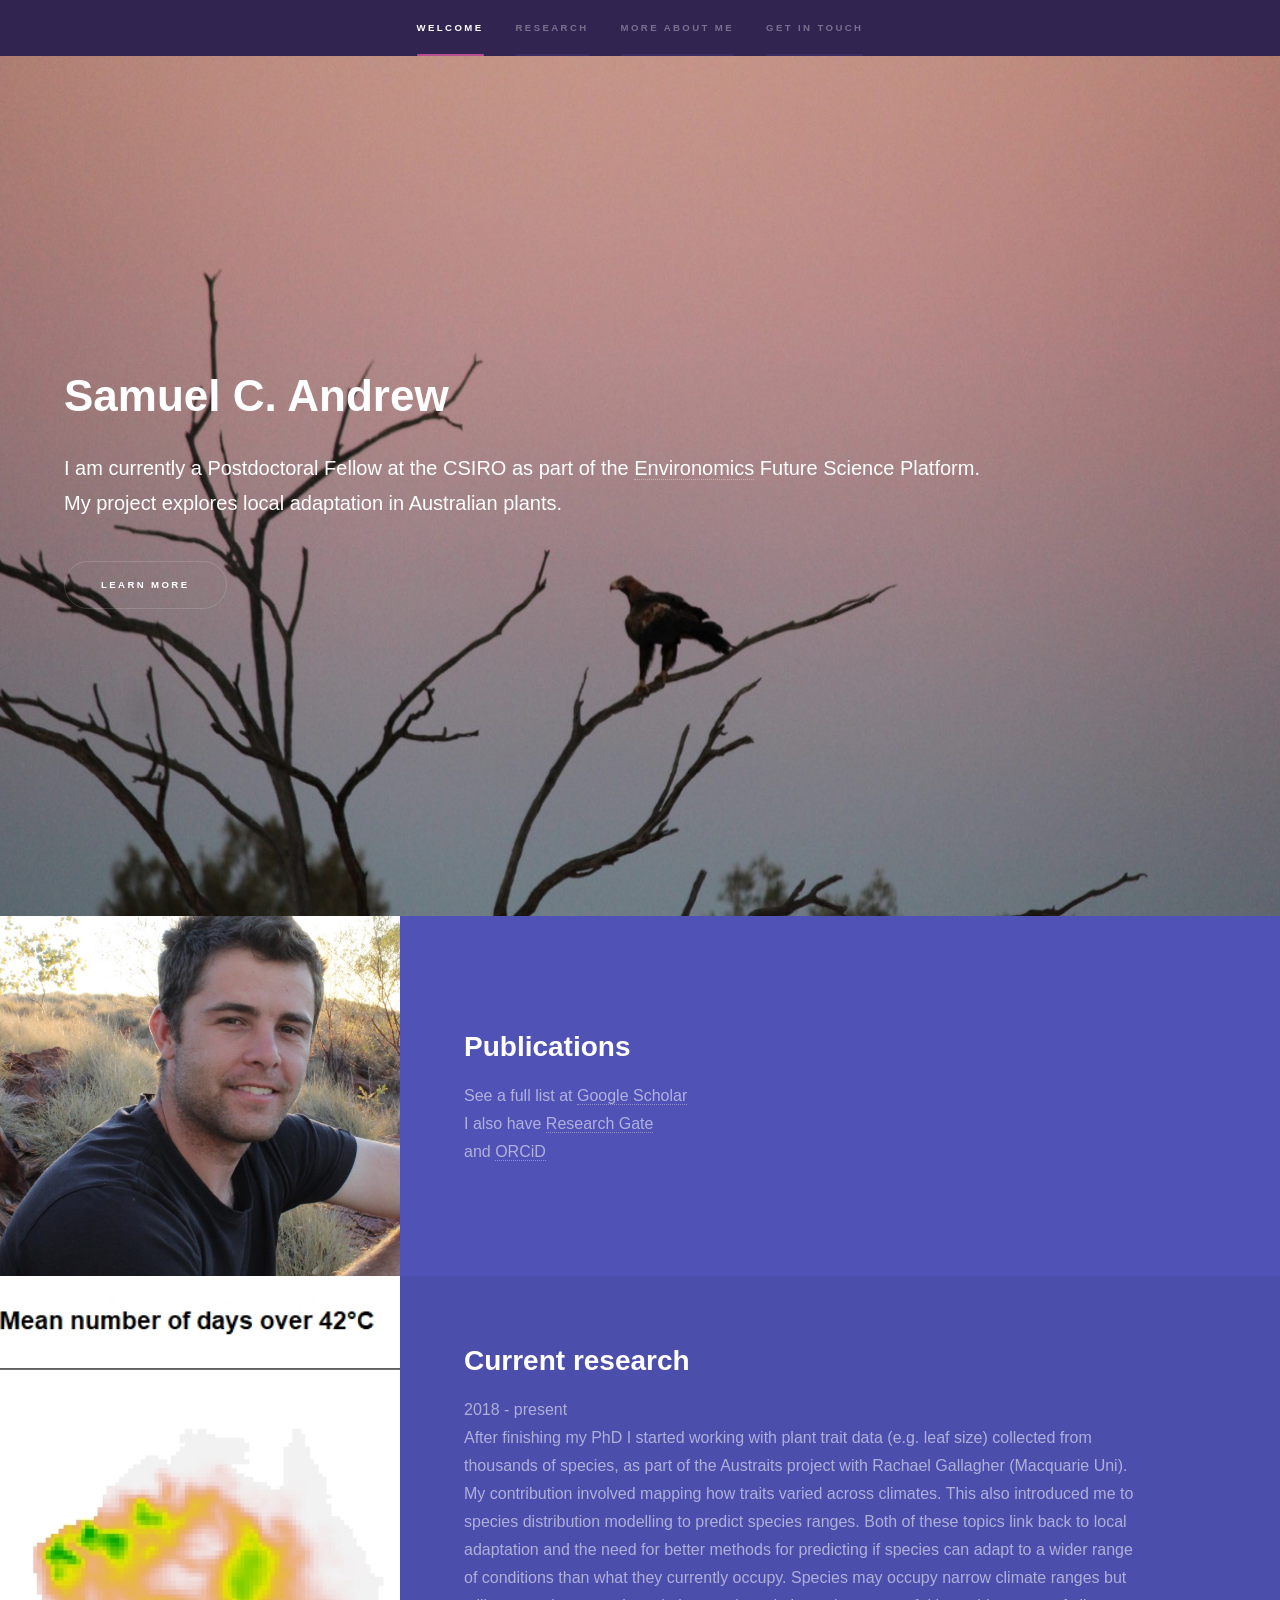
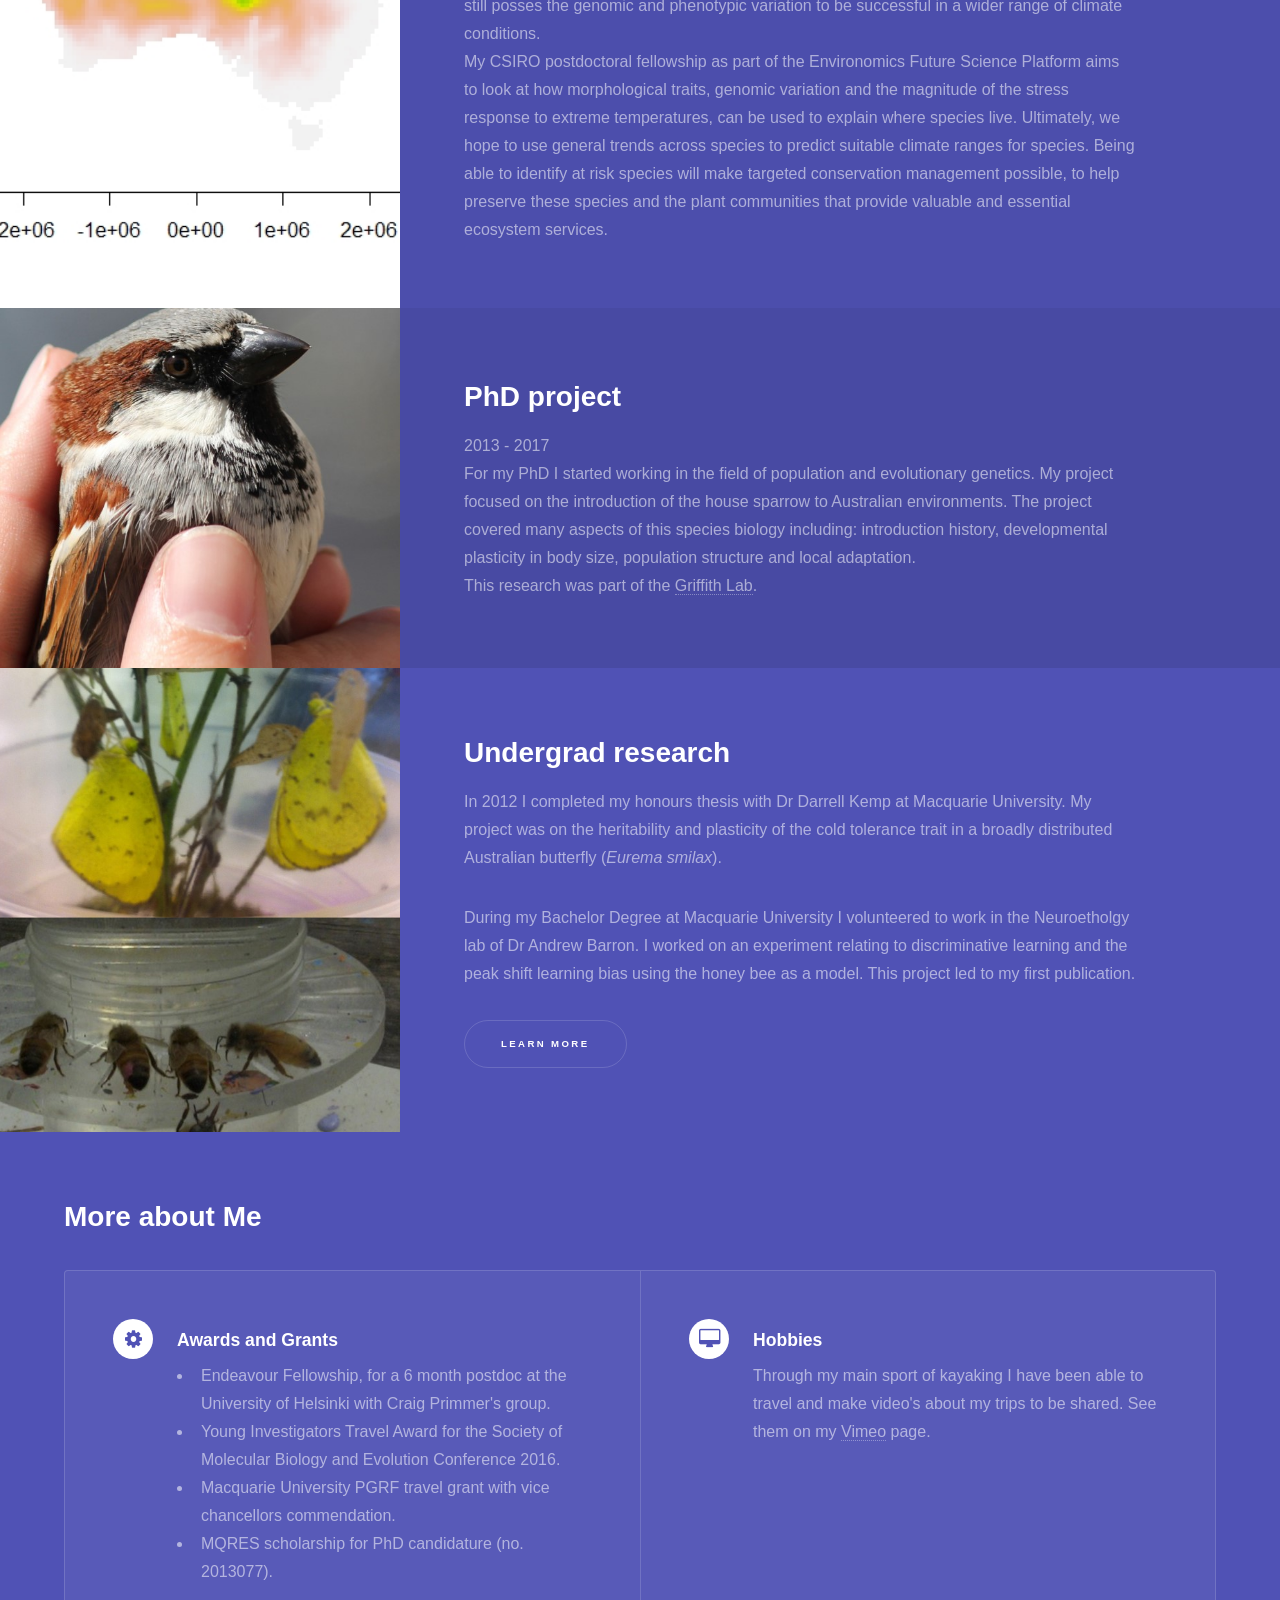
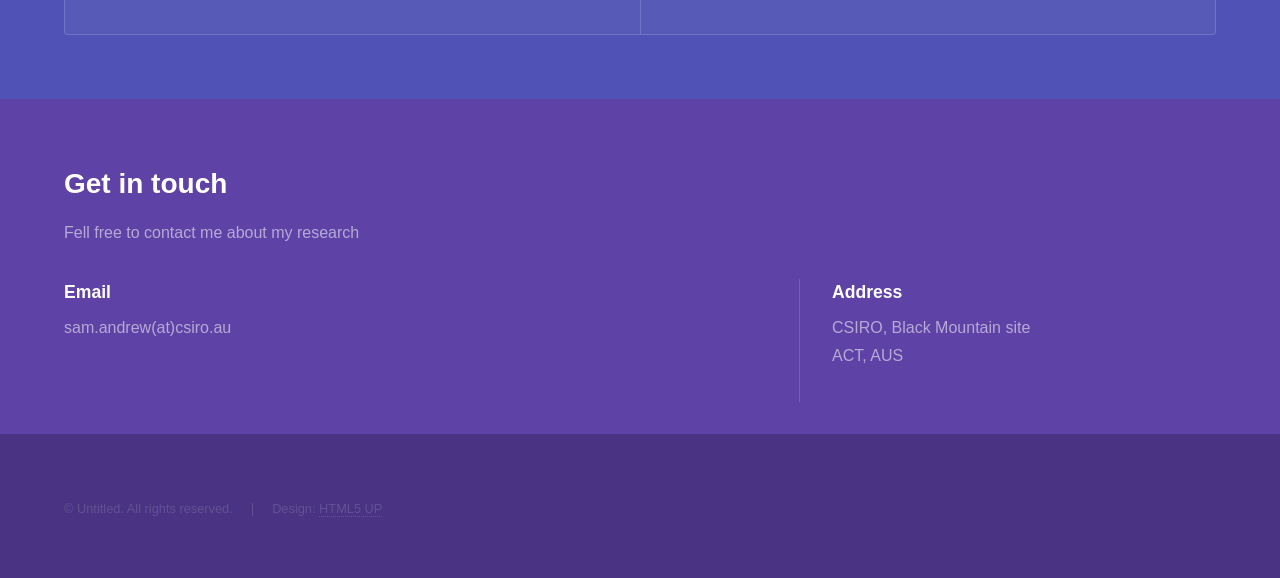
==== commit 99265caa: "Rename index.html to index2.html" ====
--- a/index2.html
+++ b/index2.html
@@ -37,8 +37,8 @@
 					<section id="intro" class="wrapper style1 fullscreen fade-up">
 						<div class="inner">
 							<h1>Samuel C. Andrew</h1>
-							<p>I am a Ph.D Student from Macquarie University who is interested in Population and Evolutionary genetics.</a><br />
-							I am currently working on the  <a href="https://research.science.mq.edu.au/sparrownet/">SparrowNet</a> project.</p> 
+							<p style=color:white;>I am currently a Postdoctoral Fellow at the CSIRO as part of the <a href="https://research.csiro.au/environomics/">Environomics</a> Future Science Platform. </a><br />
+							My project explores local adaptation in Australian plants.</p> 
 							<ul class="actions">
 								<li><a href="#one" class="button scrolly">Learn more</a></li>
 							</ul>
@@ -52,7 +52,7 @@
 							<div class="content">
 								<div class="inner">
 									<h2>Publications</h2>
-									<p style=color:white;> See a full list at <a href="https://scholar.google.com.au/citations?user=wI5Qr2sAAAAJ&hl=en">Google Scholar</a><br />
+									<p> See a full list at <a href="https://scholar.google.com.au/citations?user=wI5Qr2sAAAAJ&hl=en">Google Scholar</a><br />
 									I also have <a href="https://www.researchgate.net/profile/Samuel_Andrew">Research Gate</a><br />
 									and <a href="http://orcid.org/0000-0003-4589-2746">ORCiD</a><br /></p>
 									
@@ -60,23 +60,45 @@
 							</div>
 						</section>
 						<section>
-							<div class="image"><img src="images/pic02.jpg" alt="" data-position="center center" /></div>
+							<a href="#" class="image"><img src="images/pic07_2.jpeg" alt="" data-position="center center" /></a>
 							<div class="content">
 								<div class="inner">
 									<h2>Current research</h2>
-									<p>2013 - present<br />
-									 For my PhD I made the shift to population and evolutionary genetics. My project focuses on the introduction of the house sparrow to Australia.
-									 The project covers many aspects of this species invasion biology including: introduction history, developmental plasticity in body size, population structure and local adaptation.<br />
-									 I am part of the <a href="https://griffithecology.com/">Griffith Lab</a> and I am co-supervised by <a href="http://www.deakin.edu.au/profiles/lee-rollins">Dr Lee Ann Rollins</a>. </p>
+									<p>2018 - present<br />
+									 
+									 After finishing my PhD I started working with plant trait data (e.g. leaf size) collected from thousands of species,
+									 as part of the Austraits project with Rachael Gallagher (Macquarie Uni). My contribution involved mapping how traits varied
+									 across climates. This also introduced me to species distribution modelling to predict species ranges. Both of these topics link
+									 back to local adaptation and the need for better methods for predicting if species can adapt to a wider range of conditions than
+									 what they currently occupy. Species may occupy narrow climate ranges but still posses the genomic and phenotypic variation to be
+									 successful in a wider range of climate conditions.<br />
+									 My CSIRO postdoctoral fellowship as part of the Environomics Future Science Platform aims to look at how morphological traits,
+									 genomic variation and the magnitude of the stress response to extreme temperatures, can be used to explain where species live.
+									 Ultimately, we hope to use general trends across species to predict suitable climate ranges for species. Being able to identify
+									 at risk species will make targeted conservation management possible, to help preserve these species and the plant communities that
+									 provide valuable and essential ecosystem services. </p>
 									
 								</div>
 							</div>
 						</section>
 						<section>
-							<div class="image"><img src="images/pic03.jpg" alt="" data-position="center center" /></div>
+							<a href="#" class="image"><img src="images/pic02.jpg" alt="" data-position="center center" /></a>
 							<div class="content">
 								<div class="inner">
-									<h2>Past research</h2>
+									<h2>PhD project</h2>
+									<p>2013 - 2017<br />
+									 For my PhD I started working in the field of population and evolutionary genetics. My project focused on the introduction of the house sparrow to Australian environments.
+									 The project covered many aspects of this species biology including: introduction history, developmental plasticity in body size, population structure and local adaptation.<br />
+									 This research was part of the <a href="http://bio.mq.edu.au/research/groups/avianbehaviouralecology//">Griffith Lab</a>. </p>
+									
+								</div>
+							</div>
+						</section>
+						<section>
+							<a href="#" class="image"><img src="images/pic03.jpg" alt="" data-position="center center" /></a>
+							<div class="content">
+								<div class="inner">
+									<h2>Undergrad research</h2>
 									<p>In 2012 I completed my honours thesis with Dr Darrell Kemp at Macquarie University. My project was on the heritability and plasticity of the cold tolerance trait in a broadly distributed Australian butterfly (<i>Eurema smilax</i>).</p>
 									<p> During my Bachelor Degree at Macquarie University I volunteered to work in the Neuroetholgy lab of Dr Andrew Barron. I worked on an experiment relating to discriminative learning and the peak shift learning bias using the honey bee as a model. This project led to my first publication.</P>
 									<ul class="actions">
@@ -97,15 +119,16 @@
 									<span class="icon major fa-cog"></span>
 									<h3>Awards and Grants</h3>
 									<ul>
+										<li>Endeavour Fellowship, for a 6 month postdoc at the University of Helsinki with Craig Primmer's group. </li>
 										<li>Young Investigators Travel Award for the Society of Molecular Biology and Evolution Conference 2016.</li>
-										<li>PGRF travel grant with vice chancellors commendation.</li>
+										<li>Macquarie University PGRF travel grant with vice chancellors commendation.</li>
 										<li>MQRES scholarship for PhD candidature (no. 2013077).</li>
 									</ul>
 								</section>
 								<section>
 									<span class="icon major fa-desktop"></span>
 									<h3>Hobbies</h3>
-									<p> Through my main sport of kayaking I have been able to travel and make video's about my trips. You can see them on my <a href="https://vimeo.com/user37399952">Vimeo</a> page. </p>
+									<p> Through my main sport of kayaking I have been able to travel and make video's about my trips to be shared. See them on my <a href="https://vimeo.com/user37399952">Vimeo</a> page. </p>
 								</section>
 							</div>
 							
@@ -116,17 +139,13 @@
 					<section id="three" class="wrapper style1 fade-up">
 						<div class="inner">
 							<h2>Get in touch</h2>
-							<p>Feel free to contact me about my research</p>
+							<p>Fell free to contact me about my research</p>
 							<div class="split style1">
 								<section>
 									<ul class="contact">
 										<li>
 											<h3>Email</h3>
-											<p>samuel.andrew(at)students.mq.edu.au</p>
-										</li>
-										<li>
-											<h3>Phone</h3>
-											<span>(02) 9850 1305</span>
+											<span>sam.andrew(at)csiro.au</span>
 										</li>
 									</ul>
 								</section>
@@ -134,10 +153,8 @@
 									<ul class="contact">
 										<li>
 											<h3>Address</h3>
-											<span> Macquarie University <br />
-											Bldg W19F 137 <br />
-											North Ryde, NSW 2109 <br />
-											AUS</span>
+											<span> CSIRO, Black Mountain site<br />
+											ACT, AUS</span>
 										</li>
 									</ul>
 								</section>
@@ -152,7 +169,6 @@
 				<div class="inner">
 					<ul class="menu">
 						<li>&copy; Untitled. All rights reserved.</li><li>Design: <a href="http://html5up.net">HTML5 UP</a></li>
-						<li>Powered by <a class="icon fa-github-square" target="_blank" href="https://github.com/SamCAndrew/SCAWebpage/"> Github Pages</a></li>
 					</ul>
 				</div>
 			</footer>
